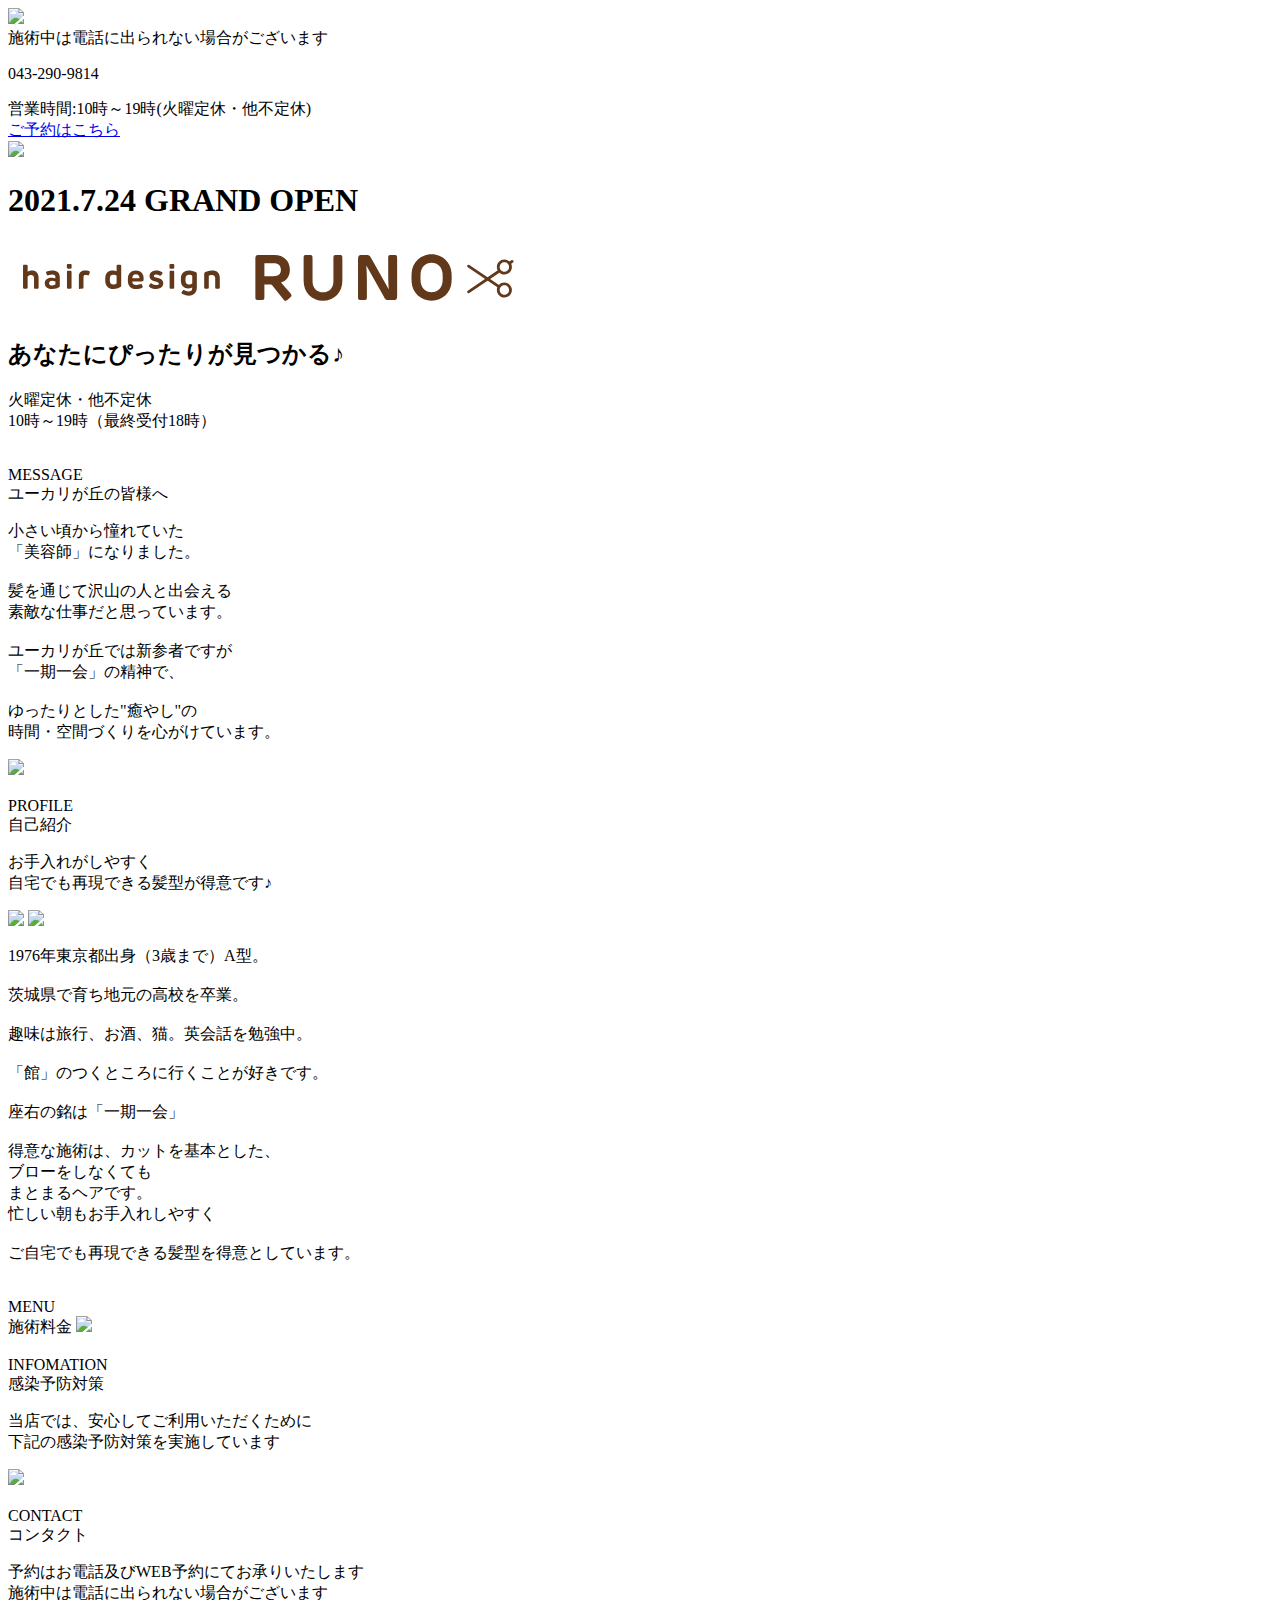
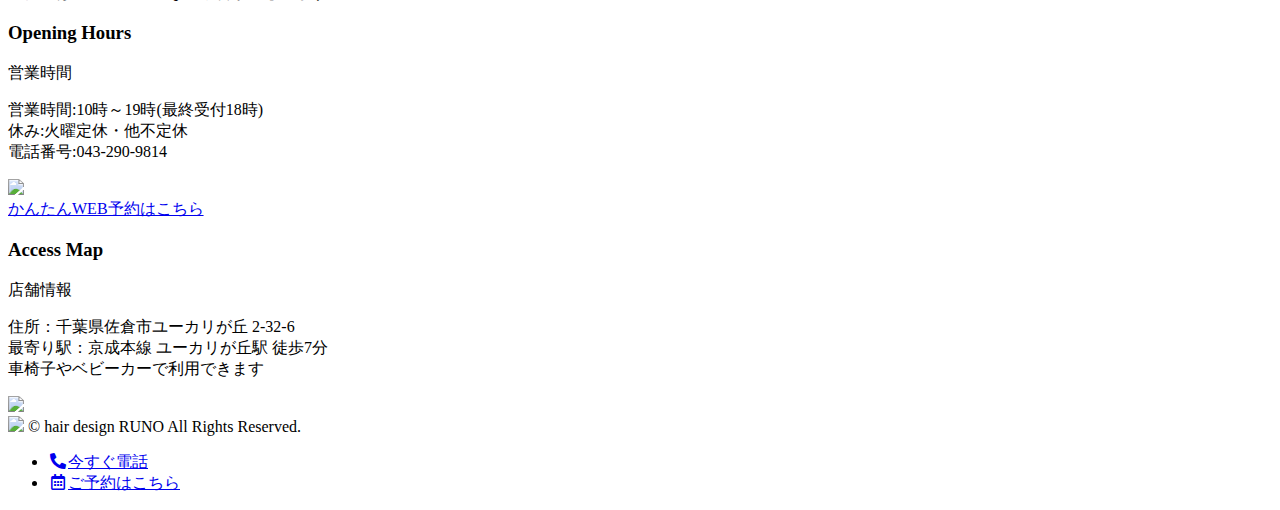
==== index.html @ 348b9bb8 "Update index.html" ====
<!DOCTYPE html>
<html lang="jp">
<head>
    <meta charset="UTF-8">
    <meta http-equiv="X-UA-Compatible" content="IE=edge">
    <meta name="viewport" content="width=device-width, initial-scale=1.0">
    <!-- フォントはstyle.cssの読み込みより上に -->
    <link rel="preconnect" href="https://fonts.googleapis.com">
    <link rel="preconnect" href="https://fonts.gstatic.com" crossorigin>
    <link href="https://fonts.googleapis.com/css2?family=Noto+Sans+JP:wght@400;500&display=swap" rel="stylesheet">
    <link rel="stylesheet" href="style.css">
    <link rel="stylesheet" href="responsive.css">
    <link href="https://use.fontawesome.com/releases/v5.10.2/css/all.css" rel="stylesheet"><!-- アイコン導入 -->
    <!-- jquery導入場所はどこでも良い -->
    <script src="https://code.jquery.com/jquery-3.5.1.min.js"></script>
    
    <title>RUNO</title>
</head>

<body>

<!-- st ヘッダー -->
  <header>
      <div class="header_inner">
          <img class="header_logo" src="images/S_log.svg">
          <div class="header_navgroup">
            <div class="apo">
              <span class="text_S">施術中は電話に出られない場合がございます</span>
              <p span class="text_B">043-290-9814</p>
              <span class="text_S">営業時間:10時～19時(火曜定休・他不定休)</span>
            </div>
              <div class="header_btn reservation">
              <a href="https://reserva.be/runo" target="_blank">ご予約はこちら</a></div>
          </div>
      </div>
        
  </header>
<!-- end ヘッダー -->

<!-- st メイン -->
  <!-- <div class="kara"></div> -->
      <div class="main-image">
        <!-- <p class="example">サンプル</p> -->
        <div class="sample">
          <img src="images/INFO2.png">
        </div>
      
        <div class="content">
          <h1>2021.7.24 GRAND OPEN</h1>
          <div class="logo"><img src="images/LOGO_RUNO.svg"></div>
          <h2>あなたにぴったりが見つかる♪</h2>
          <div class="main_box">
            <!-- <p class="left box">京成本線<br>
              ユーカリが丘駅徒歩7分</p> -->
            <p class="right box">火曜定休・他不定休<br>
              10時～19時（最終受付18時）</p>
          </div>
        </div>

      </div> 
<!-- end メイン -->
<!-- st massage -->

<div class="content massage">
  <div class="icon">
    <img src="images/top_icon_message.png" alt="" width="54" onmousedown="return false" onselectstart="return false" oncontextmenu="return false">
  </div>
  <div class="title">MESSAGE</div>
  <span class="sub_title">ユーカリが丘の皆様へ</span>
  <p class="text">小さい頃から憧れていた<br class="sp">「美容師」になりました。<br class="pc"><br class="sp">
    髪を通じて沢山の人と出会える<br class="sp">素敵な仕事だと思っています。<br class="pc"><br class="sp">
    ユーカリが丘では新参者ですが<br class="sp">「一期一会」の精神で、<br class="pc"><br class="sp">
    ゆったりとした"癒やし"の<br class="sp">時間・空間づくりを心がけています。<br class="pc">
  </p>
<img src="images/bill.svg" width="400px">

</div>

<!-- end massage -->


<!-- st PROFILE -->

<div class="content profile">
  <div class="icon">
    <img src="images/top_icon_pro.png" alt="" width="54" onmousedown="return false" onselectstart="return false" oncontextmenu="return false">
  </div>
  <div class="title">PROFILE</div>
  <span class="sub_title">自己紹介</span>
  <p class="text">お手入れがしやすく<br>
    自宅でも再現できる髪型が得意です♪</p>
  
  <div class="flex_style">
      <img src="images/name.svg">
      <img src="images/harunokuroda.svg">
  </div>


  <p class="text">1976年東京都出身（3歳まで）A型。<br class="pc"><br class="sp">
    茨城県で育ち地元の高校を卒業。<br class="pc"><br class="sp">
    趣味は旅行、お酒、猫。英会話を勉強中。<br class="pc"><br class="sp">
    「館」のつくところに行くことが好きです。<br class="pc"><br class="sp">
    座右の銘は「一期一会」<br class="pc"><br class="sp">
    得意な施術は、カットを基本とした、<br class="sp">ブローをしなくても<br class="pc">
    まとまるヘアです。<br class="sp">忙しい朝もお手入れしやすく<br class="pc"><br class="sp">
    ご自宅でも再現できる髪型を得意としています。</p>

</div>

<!-- end PROFILE -->


<!-- st menu -->
<div class="content menu">
  <div class="icon">
    <img src="images/top_icon_menu.png" alt="" width="54" onmousedown="return false" onselectstart="return false" oncontextmenu="return false">
  </div>
  <div class="title">MENU</div>
  <span class="sub_title">施術料金</span>
  <img src="images/menu.svg">
  </div>
<!-- end menu -->


<!-- st infomation -->
<div class="content infomation">
  <div class="icon">
    <img src="images/top_icon_info.png" alt="" width="54" onmousedown="return false" onselectstart="return false" oncontextmenu="return false">
  </div>
  <div class="title">INFOMATION</div>
  <span class="sub_title">感染予防対策</span>
  <p class="text">当店では、安心してご利用いただくために<br>
    下記の感染予防対策を実施しています</p>

  <img src="images/info.svg">

</div>


<!-- end infomation -->


<!-- st contact -->
<div class="content contact">
  <div class="icon">
    <img src="images/top_icon_contact.png" alt="" width="54" onmousedown="return false" onselectstart="return false" oncontextmenu="return false">
  </div>
  <div class="title">CONTACT</div>
  <span class="sub_title">コンタクト</span>
  <p class="text">
    予約はお電話及びWEB予約にてお承りいたします<br>
    施術中は電話に出られない場合がございます</p>


  <!-- <div class="contact_img">
    <img src="images/contact.svg">
  </div> -->

  
  <div class="contact_lists">
    
    <div class="flex-item">
      <h3>Opening Hours</h3>
      <span class="sub_title">営業時間</span>
      <p>営業時間:10時～19時(最終受付18時)<br>
      休み:火曜定休・他不定休<br>
      電話番号:043-290-9814</p>
      <img src="images/contact.svg">
      <div class="header_btn reservation">
        <a href="https://reserva.be/runo" target="_blank">かんたんWEB予約はこちら</a>
      </div>
    </div>
    <div class="flex-item">
      <h3>Access Map</h3>
      <span class="sub_title">店舗情報</span>
      <p>住所：千葉県佐倉市ユーカリが丘 2-32-6<br>
        最寄り駅：京成本線 ユーカリが丘駅 徒歩7分<br>
        車椅子やベビーカーで利用できます<br>
      
      </p>
      <img src="images/map.svg">
    </div>




  </div>
</div>

<!-- end contact -->

<!-- st footer -->
<footer>
<img src="images/LOGO_W.svg">
<span class="white_text">© hair design RUNO All Rights Reserved.</span>

</footer>
<!-- end footer -->

<!-- st footer（スマホ） -->
 <div id="sp-fixed-menu" class="for-sp">
  <ul>
    <li><a href="tel:043-290-9814"><i class="fas fa-phone-alt fa-fw"></i>今すぐ電話</a></li>
    <li><a href="https://reserva.be/runo" target="_blank"><i class="far fa-calendar-alt fa-fw"></i>ご予約はこちら</a></li>
  </ul>
</div>
<!-- end footer スマホ）-->
    <!-- JavaScriptプログラムを実行(bodyタグの最下部) -->
    <script type="text/javascript" src="scroll.js"></script>
</body>
</html>
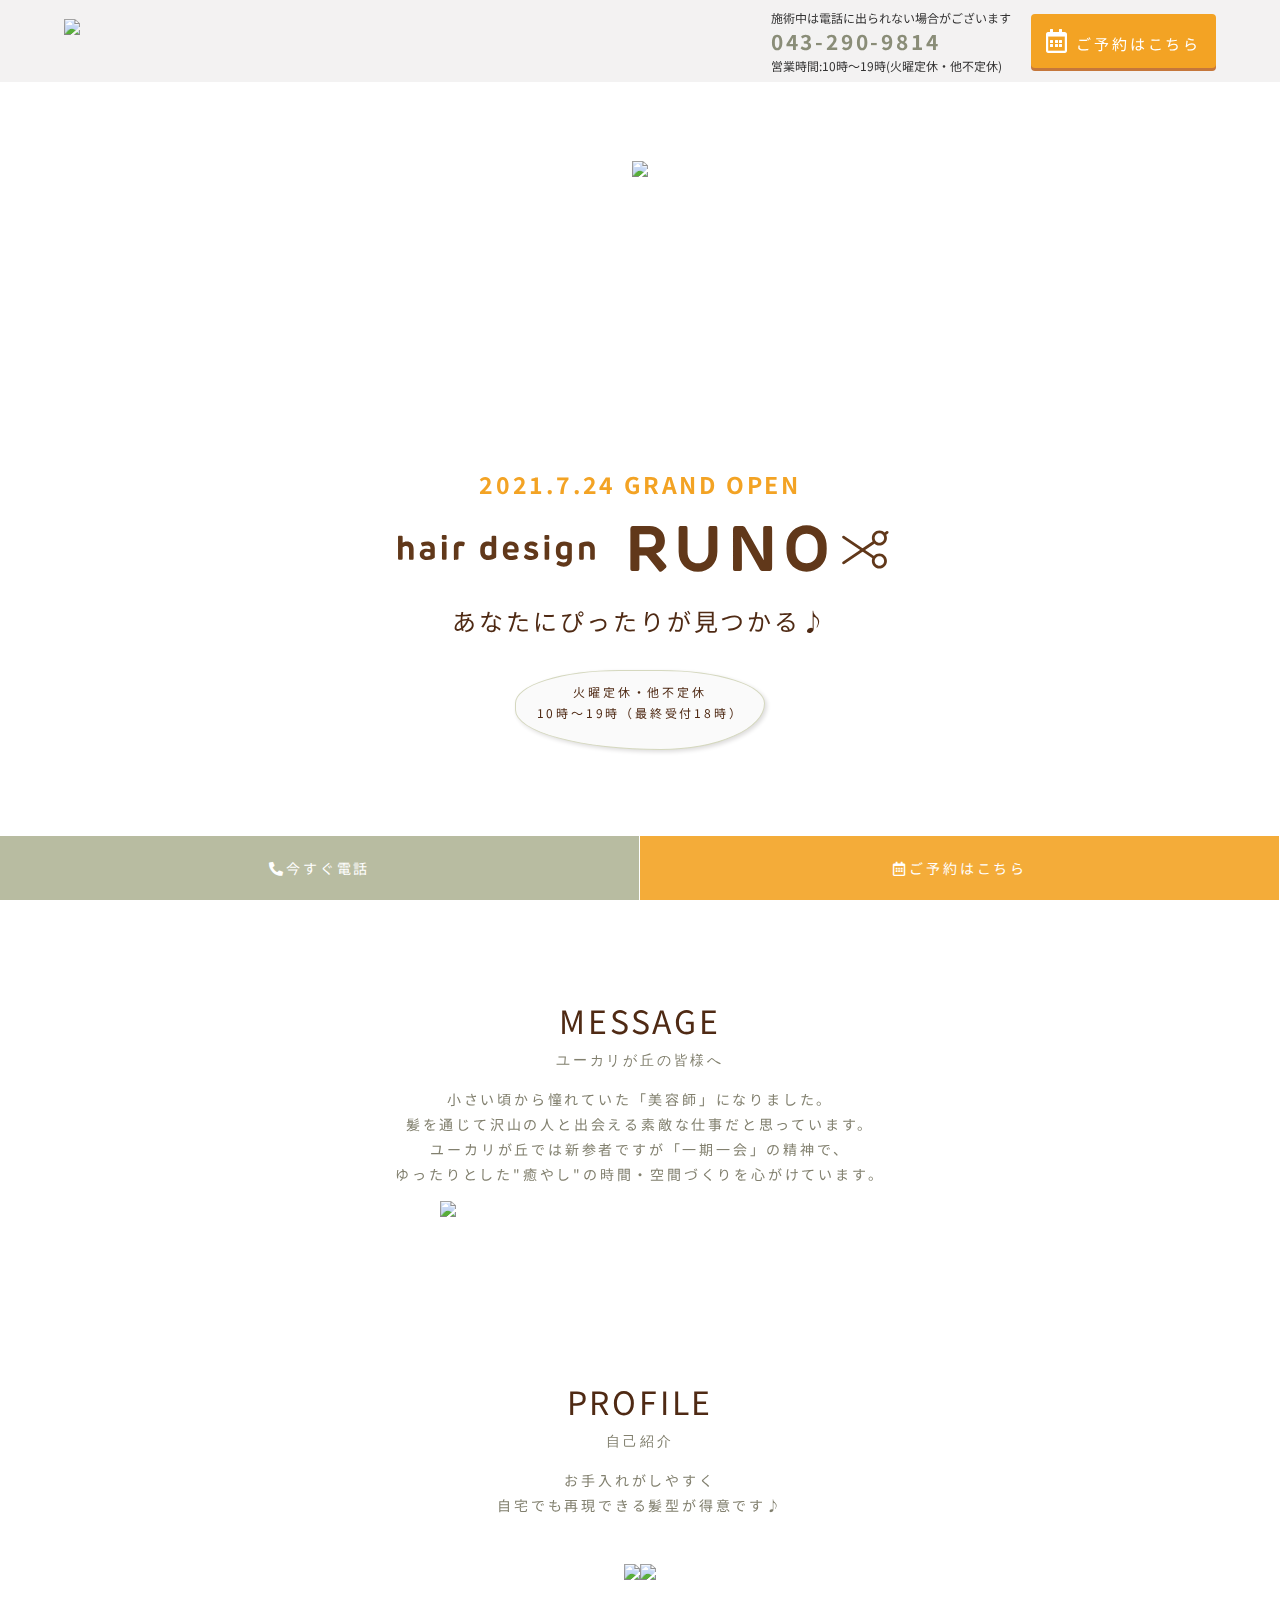
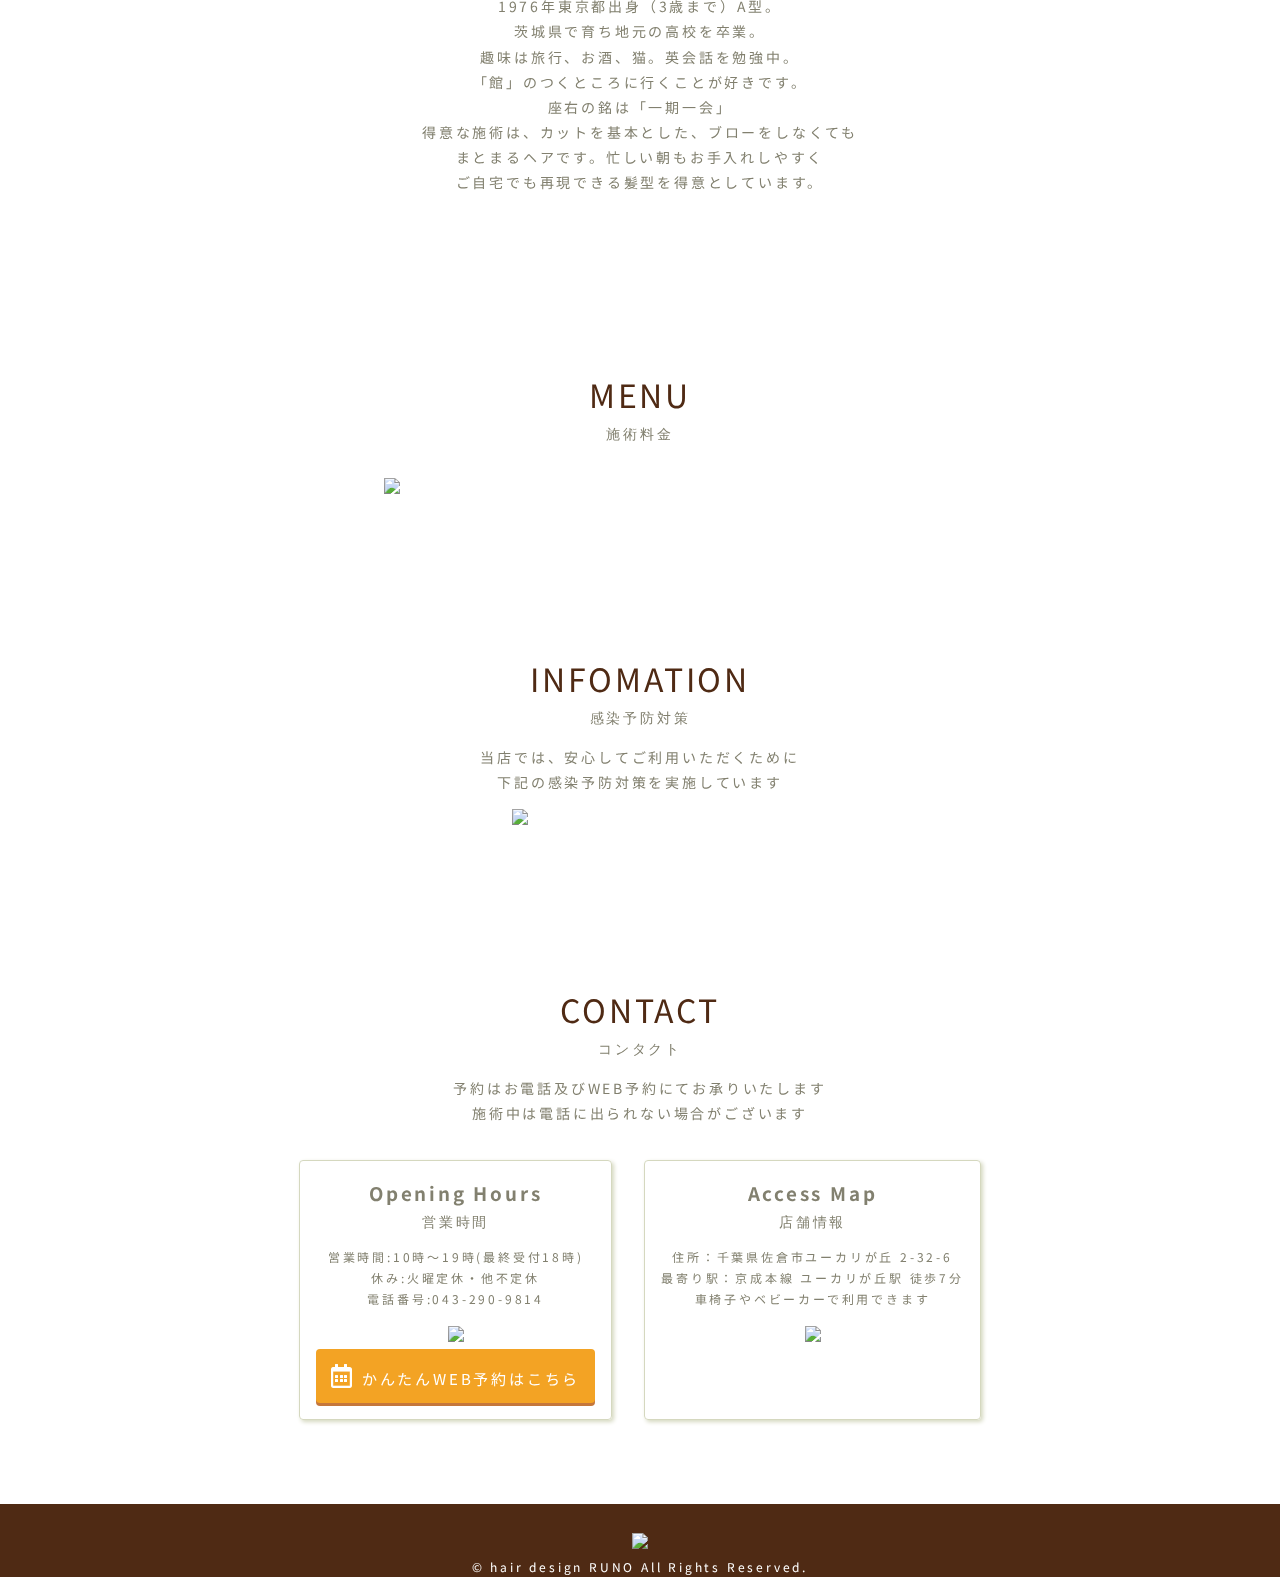
==== commit 8411256d: "Add files via upload" ====
--- a/index.html
+++ b/index.html
@@ -1,211 +1,211 @@
-<!DOCTYPE html>
-<html lang="jp">
-<head>
-    <meta charset="UTF-8">
-    <meta http-equiv="X-UA-Compatible" content="IE=edge">
-    <meta name="viewport" content="width=device-width, initial-scale=1.0">
-    <!-- フォントはstyle.cssの読み込みより上に -->
-    <link rel="preconnect" href="https://fonts.googleapis.com">
-    <link rel="preconnect" href="https://fonts.gstatic.com" crossorigin>
-    <link href="https://fonts.googleapis.com/css2?family=Noto+Sans+JP:wght@400;500&display=swap" rel="stylesheet">
-    <link rel="stylesheet" href="style.css">
-    <link rel="stylesheet" href="responsive.css">
-    <link href="https://use.fontawesome.com/releases/v5.10.2/css/all.css" rel="stylesheet"><!-- アイコン導入 -->
-    <!-- jquery導入場所はどこでも良い -->
-    <script src="https://code.jquery.com/jquery-3.5.1.min.js"></script>
-    
-    <title>RUNO</title>
-</head>
-
-<body>
-
-<!-- st ヘッダー -->
-  <header>
-      <div class="header_inner">
-          <img class="header_logo" src="images/S_log.svg">
-          <div class="header_navgroup">
-            <div class="apo">
-              <span class="text_S">施術中は電話に出られない場合がございます</span>
-              <p span class="text_B">043-290-9814</p>
-              <span class="text_S">営業時間:10時～19時(火曜定休・他不定休)</span>
-            </div>
-              <div class="header_btn reservation">
-              <a href="https://reserva.be/runo" target="_blank">ご予約はこちら</a></div>
-          </div>
-      </div>
-        
-  </header>
-<!-- end ヘッダー -->
-
-<!-- st メイン -->
-  <!-- <div class="kara"></div> -->
-      <div class="main-image">
-        <!-- <p class="example">サンプル</p> -->
-        <div class="sample">
-          <img src="images/INFO2.png">
-        </div>
-      
-        <div class="content">
-          <h1>2021.7.24 GRAND OPEN</h1>
-          <div class="logo"><img src="images/LOGO_RUNO.svg"></div>
-          <h2>あなたにぴったりが見つかる♪</h2>
-          <div class="main_box">
-            <!-- <p class="left box">京成本線<br>
-              ユーカリが丘駅徒歩7分</p> -->
-            <p class="right box">火曜定休・他不定休<br>
-              10時～19時（最終受付18時）</p>
-          </div>
-        </div>
-
-      </div> 
-<!-- end メイン -->
-<!-- st massage -->
-
-<div class="content massage">
-  <div class="icon">
-    <img src="images/top_icon_message.png" alt="" width="54" onmousedown="return false" onselectstart="return false" oncontextmenu="return false">
-  </div>
-  <div class="title">MESSAGE</div>
-  <span class="sub_title">ユーカリが丘の皆様へ</span>
-  <p class="text">小さい頃から憧れていた<br class="sp">「美容師」になりました。<br class="pc"><br class="sp">
-    髪を通じて沢山の人と出会える<br class="sp">素敵な仕事だと思っています。<br class="pc"><br class="sp">
-    ユーカリが丘では新参者ですが<br class="sp">「一期一会」の精神で、<br class="pc"><br class="sp">
-    ゆったりとした"癒やし"の<br class="sp">時間・空間づくりを心がけています。<br class="pc">
-  </p>
-<img src="images/bill.svg" width="400px">
-
-</div>
-
-<!-- end massage -->
-
-
-<!-- st PROFILE -->
-
-<div class="content profile">
-  <div class="icon">
-    <img src="images/top_icon_pro.png" alt="" width="54" onmousedown="return false" onselectstart="return false" oncontextmenu="return false">
-  </div>
-  <div class="title">PROFILE</div>
-  <span class="sub_title">自己紹介</span>
-  <p class="text">お手入れがしやすく<br>
-    自宅でも再現できる髪型が得意です♪</p>
-  
-  <div class="flex_style">
-      <img src="images/name.svg">
-      <img src="images/harunokuroda.svg">
-  </div>
-
-
-  <p class="text">1976年東京都出身（3歳まで）A型。<br class="pc"><br class="sp">
-    茨城県で育ち地元の高校を卒業。<br class="pc"><br class="sp">
-    趣味は旅行、お酒、猫。英会話を勉強中。<br class="pc"><br class="sp">
-    「館」のつくところに行くことが好きです。<br class="pc"><br class="sp">
-    座右の銘は「一期一会」<br class="pc"><br class="sp">
-    得意な施術は、カットを基本とした、<br class="sp">ブローをしなくても<br class="pc">
-    まとまるヘアです。<br class="sp">忙しい朝もお手入れしやすく<br class="pc"><br class="sp">
-    ご自宅でも再現できる髪型を得意としています。</p>
-
-</div>
-
-<!-- end PROFILE -->
-
-
-<!-- st menu -->
-<div class="content menu">
-  <div class="icon">
-    <img src="images/top_icon_menu.png" alt="" width="54" onmousedown="return false" onselectstart="return false" oncontextmenu="return false">
-  </div>
-  <div class="title">MENU</div>
-  <span class="sub_title">施術料金</span>
-  <img src="images/menu.svg">
-  </div>
-<!-- end menu -->
-
-
-<!-- st infomation -->
-<div class="content infomation">
-  <div class="icon">
-    <img src="images/top_icon_info.png" alt="" width="54" onmousedown="return false" onselectstart="return false" oncontextmenu="return false">
-  </div>
-  <div class="title">INFOMATION</div>
-  <span class="sub_title">感染予防対策</span>
-  <p class="text">当店では、安心してご利用いただくために<br>
-    下記の感染予防対策を実施しています</p>
-
-  <img src="images/info.svg">
-
-</div>
-
-
-<!-- end infomation -->
-
-
-<!-- st contact -->
-<div class="content contact">
-  <div class="icon">
-    <img src="images/top_icon_contact.png" alt="" width="54" onmousedown="return false" onselectstart="return false" oncontextmenu="return false">
-  </div>
-  <div class="title">CONTACT</div>
-  <span class="sub_title">コンタクト</span>
-  <p class="text">
-    予約はお電話及びWEB予約にてお承りいたします<br>
-    施術中は電話に出られない場合がございます</p>
-
-
-  <!-- <div class="contact_img">
-    <img src="images/contact.svg">
-  </div> -->
-
-  
-  <div class="contact_lists">
-    
-    <div class="flex-item">
-      <h3>Opening Hours</h3>
-      <span class="sub_title">営業時間</span>
-      <p>営業時間:10時～19時(最終受付18時)<br>
-      休み:火曜定休・他不定休<br>
-      電話番号:043-290-9814</p>
-      <img src="images/contact.svg">
-      <div class="header_btn reservation">
-        <a href="https://reserva.be/runo" target="_blank">かんたんWEB予約はこちら</a>
-      </div>
-    </div>
-    <div class="flex-item">
-      <h3>Access Map</h3>
-      <span class="sub_title">店舗情報</span>
-      <p>住所：千葉県佐倉市ユーカリが丘 2-32-6<br>
-        最寄り駅：京成本線 ユーカリが丘駅 徒歩7分<br>
-        車椅子やベビーカーで利用できます<br>
-      
-      </p>
-      <img src="images/map.svg">
-    </div>
-
-
-
-
-  </div>
-</div>
-
-<!-- end contact -->
-
-<!-- st footer -->
-<footer>
-<img src="images/LOGO_W.svg">
-<span class="white_text">© hair design RUNO All Rights Reserved.</span>
-
-</footer>
-<!-- end footer -->
-
-<!-- st footer（スマホ） -->
- <div id="sp-fixed-menu" class="for-sp">
-  <ul>
-    <li><a href="tel:043-290-9814"><i class="fas fa-phone-alt fa-fw"></i>今すぐ電話</a></li>
-    <li><a href="https://reserva.be/runo" target="_blank"><i class="far fa-calendar-alt fa-fw"></i>ご予約はこちら</a></li>
-  </ul>
-</div>
-<!-- end footer スマホ）-->
-    <!-- JavaScriptプログラムを実行(bodyタグの最下部) -->
-    <script type="text/javascript" src="scroll.js"></script>
-</body>
-</html>
+<!DOCTYPE html>
+<html lang="jp">
+<head>
+    <meta charset="UTF-8">
+    <meta http-equiv="X-UA-Compatible" content="IE=edge">
+    <meta name="viewport" content="width=device-width, initial-scale=1.0">
+    <!-- フォントはstyle.cssの読み込みより上に -->
+    <link rel="preconnect" href="https://fonts.googleapis.com">
+    <link rel="preconnect" href="https://fonts.gstatic.com" crossorigin>
+    <link href="https://fonts.googleapis.com/css2?family=Noto+Sans+JP:wght@400;500&display=swap" rel="stylesheet">
+    <link rel="stylesheet" href="style.css">
+    <link rel="stylesheet" href="responsive.css">
+    <link href="https://use.fontawesome.com/releases/v5.10.2/css/all.css" rel="stylesheet"><!-- アイコン導入 -->
+    <!-- jquery導入場所はどこでも良い -->
+    <script src="https://code.jquery.com/jquery-3.5.1.min.js"></script>
+    
+    <title>RUNO</title>
+</head>
+
+<body>
+
+<!-- st ヘッダー -->
+  <header>
+      <div class="header_inner">
+          <img class="header_logo" src="images/S_log.svg">
+          <div class="header_navgroup">
+            <div class="apo">
+              <span class="text_S">施術中は電話に出られない場合がございます</span>
+              <p span class="text_B">043-290-9814</p>
+              <span class="text_S">営業時間:10時～19時(火曜定休・他不定休)</span>
+            </div>
+              <div class="header_btn reservation">
+              <a href="https://reserva.be/runo" target="_blank">ご予約はこちら</a></div>
+          </div>
+      </div>
+        
+  </header>
+<!-- end ヘッダー -->
+
+<!-- st メイン -->
+  <!-- <div class="kara"></div> -->
+      <div class="main-image">
+        <!-- <p class="example">サンプル</p> -->
+        <div class="sample">
+          <img src="images/INFO2.png">
+        </div>
+      
+        <div class="content">
+          <h1>2021.7.24 GRAND OPEN</h1>
+          <div class="logo"><img src="images/LOGO_RUNO.svg"></div>
+          <h2>あなたにぴったりが見つかる♪</h2>
+          <div class="main_box">
+            <!-- <p class="left box">京成本線<br>
+              ユーカリが丘駅徒歩7分</p> -->
+            <p class="right box">火曜定休・他不定休<br>
+              10時～19時（最終受付18時）</p>
+          </div>
+        </div>
+
+      </div> 
+<!-- end メイン -->
+<!-- st massage -->
+
+<div class="content massage">
+  <div class="icon">
+    <img src="images/top_icon_message.png" alt="" width="54" onmousedown="return false" onselectstart="return false" oncontextmenu="return false">
+  </div>
+  <div class="title">MESSAGE</div>
+  <span class="sub_title">ユーカリが丘の皆様へ</span>
+  <p class="text">小さい頃から憧れていた<br class="sp">「美容師」になりました。<br class="pc"><br class="sp">
+    髪を通じて沢山の人と出会える<br class="sp">素敵な仕事だと思っています。<br class="pc"><br class="sp">
+    ユーカリが丘では新参者ですが<br class="sp">「一期一会」の精神で、<br class="pc"><br class="sp">
+    ゆったりとした"癒やし"の<br class="sp">時間・空間づくりを心がけています。<br class="pc">
+  </p>
+<img src="images/bill.svg" width="400px">
+
+</div>
+
+<!-- end massage -->
+
+
+<!-- st PROFILE -->
+
+<div class="content profile">
+  <div class="icon">
+    <img src="images/top_icon_pro.png" alt="" width="54" onmousedown="return false" onselectstart="return false" oncontextmenu="return false">
+  </div>
+  <div class="title">PROFILE</div>
+  <span class="sub_title">自己紹介</span>
+  <p class="text">お手入れがしやすく<br>
+    自宅でも再現できる髪型が得意です♪</p>
+  
+  <div class="flex_style">
+      <img src="images/name.svg">
+      <img src="images/harunokuroda.svg">
+  </div>
+
+
+  <p class="text">1976年東京都出身（3歳まで）A型。<br class="pc"><br class="sp">
+    茨城県で育ち地元の高校を卒業。<br class="pc"><br class="sp">
+    趣味は旅行、お酒、猫。英会話を勉強中。<br class="pc"><br class="sp">
+    「館」のつくところに行くことが好きです。<br class="pc"><br class="sp">
+    座右の銘は「一期一会」<br class="pc"><br class="sp">
+    得意な施術は、カットを基本とした、<br class="sp">ブローをしなくても<br class="pc">
+    まとまるヘアです。<br class="sp">忙しい朝もお手入れしやすく<br class="pc"><br class="sp">
+    ご自宅でも再現できる髪型を得意としています。</p>
+
+</div>
+
+<!-- end PROFILE -->
+
+
+<!-- st menu -->
+<div class="content menu">
+  <div class="icon">
+    <img src="images/top_icon_menu.png" alt="" width="54" onmousedown="return false" onselectstart="return false" oncontextmenu="return false">
+  </div>
+  <div class="title">MENU</div>
+  <span class="sub_title">施術料金</span>
+  <img src="images/menu.svg">
+  </div>
+<!-- end menu -->
+
+
+<!-- st infomation -->
+<div class="content infomation">
+  <div class="icon">
+    <img src="images/top_icon_info.png" alt="" width="54" onmousedown="return false" onselectstart="return false" oncontextmenu="return false">
+  </div>
+  <div class="title">INFOMATION</div>
+  <span class="sub_title">感染予防対策</span>
+  <p class="text">当店では、安心してご利用いただくために<br>
+    下記の感染予防対策を実施しています</p>
+
+  <img src="images/info.svg">
+
+</div>
+
+
+<!-- end infomation -->
+
+
+<!-- st contact -->
+<div class="content contact">
+  <div class="icon">
+    <img src="images/top_icon_contact.png" alt="" width="54" onmousedown="return false" onselectstart="return false" oncontextmenu="return false">
+  </div>
+  <div class="title">CONTACT</div>
+  <span class="sub_title">コンタクト</span>
+  <p class="text">
+    予約はお電話及びWEB予約にてお承りいたします<br>
+    施術中は電話に出られない場合がございます</p>
+
+
+  <!-- <div class="contact_img">
+    <img src="images/contact.svg">
+  </div> -->
+
+  
+  <div class="contact_lists">
+    
+    <div class="flex-item">
+      <h3>Opening Hours</h3>
+      <span class="sub_title">営業時間</span>
+      <p>営業時間:10時～19時(最終受付18時)<br>
+      休み:火曜定休・他不定休<br>
+      電話番号:043-290-9814</p>
+      <img src="images/contact.svg">
+      <div class="header_btn reservation">
+        <a href="https://reserva.be/runo" target="_blank">かんたんWEB予約はこちら</a>
+      </div>
+    </div>
+    <div class="flex-item">
+      <h3>Access Map</h3>
+      <span class="sub_title">店舗情報</span>
+      <p>住所：千葉県佐倉市ユーカリが丘 2-32-6<br>
+        最寄り駅：京成本線 ユーカリが丘駅 徒歩7分<br>
+        車椅子やベビーカーで利用できます<br>
+      
+      </p>
+      <img src="images/map.svg">
+    </div>
+
+
+
+
+  </div>
+</div>
+
+<!-- end contact -->
+
+<!-- st footer -->
+<footer>
+<img src="images/LOGO_W.svg">
+<span class="white_text">© hair design RUNO All Rights Reserved.</span>
+
+</footer>
+<!-- end footer -->
+
+<!-- st footer（スマホ） -->
+ <div id="sp-fixed-menu" class="for-sp">
+  <ul>
+    <li><a href="tel:043-290-9814"><i class="fas fa-phone-alt fa-fw"></i>今すぐ電話</a></li>
+    <li><a href="https://reserva.be/runo" target="_blank"><i class="far fa-calendar-alt fa-fw"></i>ご予約はこちら</a></li>
+  </ul>
+</div>
+<!-- end footer スマホ）-->
+    <!-- JavaScriptプログラムを実行(bodyタグの最下部) -->
+    <script type="text/javascript" src="scroll.js"></script>
+</body>
+</html>--- a/style.css
+++ b/style.css
@@ -0,0 +1,454 @@
+html {
+  font-family: 'Noto Sans JP', sans-serif;
+  color:#323232 ;
+  line-height: 1.75; /*デフォルト16PX×1.75＝28px*/
+  letter-spacing: 0.175rem;/*デフォルト16PX×0.175＝2.8px*/
+}
+
+/* 後で色を白に変える */
+body {
+  margin: 0px; /* ブラウザーの仕様で余白８pxあり*/
+  padding: 0PX; /* 初期化*/
+  background: rgb(255, 255, 255);
+  /* width: 100%;
+  height: 100%; */
+}
+
+
+/* すべての要素に対して box-sizing: border-box; を指定してください */
+*{
+  box-sizing:border-box;
+}
+
+a {
+  color: #323232;
+  text-decoration: none;
+}
+
+
+/* 使っていない */
+.container {
+  width: 1170px;
+  padding: 0 0.625rem; /* 10px */
+  margin: 0 auto;
+}
+
+
+/*--------------------------------------
+ヘッダー
+--------------------------------------*/
+  header{
+    position: fixed;
+    top: 0;
+    left: 0;
+    width: 100%;
+    max-height:percentage;
+    /* height: 100px; */
+    background: rgba(240, 239, 239, 0.8);
+    display: flex;
+    flex-direction: column;
+    align-items: center;
+    z-index: 10;
+    padding: 0.875rem 0.5rem;
+  }
+
+  .header_inner{
+    max-width: 1152px; /* 1152pxより大きくならない */
+    width: 95%;
+    height: 100%;
+    display: flex;
+    justify-content: flex-start;
+    align-items: center;
+  }
+
+  .header_logo{
+    flex: none;
+    width: auto;
+    height: 45px;
+
+  }
+
+  .header_navgroup{
+    margin-left: auto;
+    display: flex;
+    flex: none;
+
+  }
+/* あとで消す */
+/* お問い合わせボタンの間隔
+  .header_navgroup > * + *{
+    margin-left: 20px;
+  }  */
+
+/* ヘッダーのお問い合わせボタン */
+  .header_btn{
+    font-size: 1rem;
+    /* font-weight: 600; */
+    background-color: #B1B597;
+    border-radius:4px;
+    padding:3px 15px;
+    box-shadow:0 3px #8a8d78;
+    transition-duration: 0.2s;
+    line-height: 2;
+    letter-spacing: 0.25;
+
+  }
+
+  .header_btn a{
+    color:#fff;
+    font-size: 0.9375rem;
+    /* 15px */
+  }
+
+  /* あとで消す */
+  /* .apo {
+  display: flex;
+  align-items: center;
+  color: #8a8d78;
+  line-height: 0.75rem;
+  text-align: center;
+
+}
+ .apo::before{
+  font-family: "Font Awesome 5 Free";
+  content: '\f879';
+  font-weight: 900;
+  color: #8a8d78;
+  font-size: 1.5rem;
+  padding-right: 3px;
+
+} */
+
+ .apo {
+  vertical-align: middle;
+  line-height: 0.25rem;
+  margin-right: 20px;
+
+}
+
+.text_S {
+  font-size: 0.75rem;
+  letter-spacing: 0;
+}
+.text_B {
+  font-size: 1.3rem;
+  font-weight: bold;
+  color: #8a8d78;
+  line-height: 0;
+  
+}
+
+.reservation{
+  background-color:#f3a324;
+  box-shadow:0 3px #c5773b;
+
+}
+
+
+.reservation::before{
+  font-family: "Font Awesome 5 Free";
+  content: '\f073';
+  font-weight: 400;
+  color: #fff;
+  font-size: 1.5rem;
+
+}
+
+.header_btn:hover{
+  box-shadow:none;
+  position:relative;
+  top:3px;
+}
+
+
+/*--------------------------------------
+main
+--------------------------------------*/
+
+
+
+.main-image {
+    /* 縦横中央揃えの記述は以下の2行だけ！ */
+    padding-top: 70px;
+    display:grid;
+    place-items: center;
+    height: 100vh;
+    background-image: url("images/bg1.png");
+    background-size: cover;
+    background-position: center;
+    /* position: relative; */
+}
+
+
+ .content {
+  padding: 4rem 0;
+     /* background-color: rgb(223, 220, 220); */
+    display: flex;
+    justify-content: center;
+    align-items: center;
+    flex-direction: column;
+    width: 100%;
+  }
+
+
+
+
+  
+  .content > h1 {
+    color: #f3a324;
+    font-size: 1.4375rem;/* 23px */
+    font-weight: bold;
+    margin-bottom: 0;
+    padding-top: 1.75rem;
+    
+  }
+
+
+  .logo img {
+    width: 100%;
+    height: auto;
+    padding:0.5rem ; /* 8px */
+  }
+  .content > h2 {
+    font-size: 1.5rem; /* 24px */
+    color: #4F2A14;
+    font-weight: normal;
+    margin-top: 0;
+  }
+
+  .main_box {
+    margin-top: 0.5rem;
+    /* display: flex; */
+    font-size: 0.75rem; /* 10px */
+  }
+
+  .box {
+    text-align: center;
+    color: #4F2A14;
+    padding: 0.625rem;/* 10px */
+    width: 250px;
+    height: 5rem;
+    margin: 0 -15px;
+    border: #d5d8bf 1px solid;
+    mix-blend-mode: multiply;
+    background: rgb(250, 250, 250);
+    border-radius: 50% 50% 50% 70%/50% 50% 70% 60%;
+    box-shadow: 2px 2px 4px rgb(221, 220, 220);
+  }
+
+
+
+/*--------------------------------------
+massage
+--------------------------------------*/
+.massage {
+  
+  background-color:#fff;
+
+  /* background-image: url("images/bg2.png"); */
+
+}
+.title{
+  font-size: 2rem;
+  color: #4F2A14;
+}
+
+.sub_title {
+  margin-top: 0px;
+    color: #82806f;
+    font-family: "Yu Gothic", YuGothic, "Meiryo UI", Meiryo, メイリオ, Osaka, "ＭＳ Ｐゴシック", "MS PGothic", sans-serif;
+    font-weight: 500;
+    margin-bottom: 2rem;
+}
+p.text {
+  text-align: center;
+  font-size: 0.875rem;
+  color: #82806f;
+  line-height: 1.8;
+  
+}
+
+
+br.sp {
+  display: none;
+}
+
+/*--------------------------------------
+PROFILE
+--------------------------------------*/
+.profile {
+  background-image: url(images/bg2.png);
+}
+
+.flex_style {
+  margin-top: 2rem;
+  display: flex;
+  flex-wrap: wrap;
+  flex-direction: row;
+  justify-content: center; 
+}
+.flex_style imag {
+  flex: auto;
+  width: 100%;
+}
+
+/*--------------------------------------
+menu
+--------------------------------------*/
+.menu {
+  background-color: #fff;
+}
+
+.menu > img {
+  margin-top: 2rem;
+  width: 40%;
+}
+
+/*--------------------------------------
+infomation
+--------------------------------------*/
+
+.infomation {
+  background-image: url("images/bg2.png");
+}
+
+.infomation > img {
+  width: 20%;
+} 
+
+
+/*--------------------------------------
+contact
+--------------------------------------*/
+.contact {
+  background-color: #fff;
+}
+
+.contact_img > img {
+  /* width: 100%; */
+  margin-top: 2rem;
+}
+ .contact_lists {
+  flex-wrap: wrap;
+  display: flex;
+  justify-content: space-around;
+  flex-direction: row;
+  margin: 0.25rem;
+  flex: 1;
+} 
+.flex-item {
+  /* width: 50%; */
+  /* display: flex;
+  flex-direction: column; */
+   /*アイテム均等幅*/
+  background-color: FFF;
+  border: 1px solid #d5d8bf;
+  border-radius: 4px;
+  box-shadow: 2px 2px 4px #d5d8bf;
+  padding: 1rem 1rem;
+  margin: 1rem;
+  text-align: center;
+ 
+
+}
+span.sub_title {
+  display: block;
+  margin-top: 0;
+  margin-bottom: 0;
+
+  font-size: 0.875rem;
+
+}
+.flex-item > h3 {
+  color: #82806f;
+  font-weight: nomal;
+  margin-top: 0;
+  margin-bottom: 0;
+  /* text-align: center; */
+}
+
+.flex-item > p{
+  color: #82806f;
+  font-size: 0.75rem;
+}
+.flex-item > img {
+  width: 100%;
+}
+
+/*--------------------------------------
+footer
+--------------------------------------*/
+footer {
+  padding-top: 1.5rem;
+  background-color: #4F2A14;
+  width: 100%;
+  height: auto;
+  margin: 0 auto;
+  text-align: center;
+  align-items: center;
+
+}
+footer > img {
+  width: 20%;
+}
+.white_text {
+  display: block;
+  color: #fff;
+  font-size: 0.75rem;
+}
+
+
+
+/*--------------------------------------
+スマホ用フッターデザイン
+--------------------------------------*/
+
+
+/*メニューをページ下部に固定*/
+#sp-fixed-menu{
+  position: fixed;
+  width: 100%;
+  bottom: 0px;
+  font-size: 0;
+  opacity: 0.9;
+  z-index: 99;
+}
+
+/*メニューを横並びにする*/
+#sp-fixed-menu ul{
+  display: flex;
+  list-style: none;
+  padding:0;
+  margin:0;
+  width:100%;
+}
+
+#sp-fixed-menu li{
+  justify-content: center;
+  align-items: center;
+  width: 50%;
+  padding:0;
+  margin:0;
+  font-size: 14px;
+  border-right: 1px solid #fff;
+}
+
+/*左側メニューを緑色に*/
+#sp-fixed-menu li:first-child{
+  background: #B1B597;
+}
+
+/*左側メニューをオレンジ色に*/
+#sp-fixed-menu li:last-child{
+  background: #f3a324;
+}
+
+/*ボタンを調整*/
+#sp-fixed-menu li a{
+  color: #fff;
+  text-align: center;
+  display:block;
+  width: 100%;
+  padding:20px;
+}
+
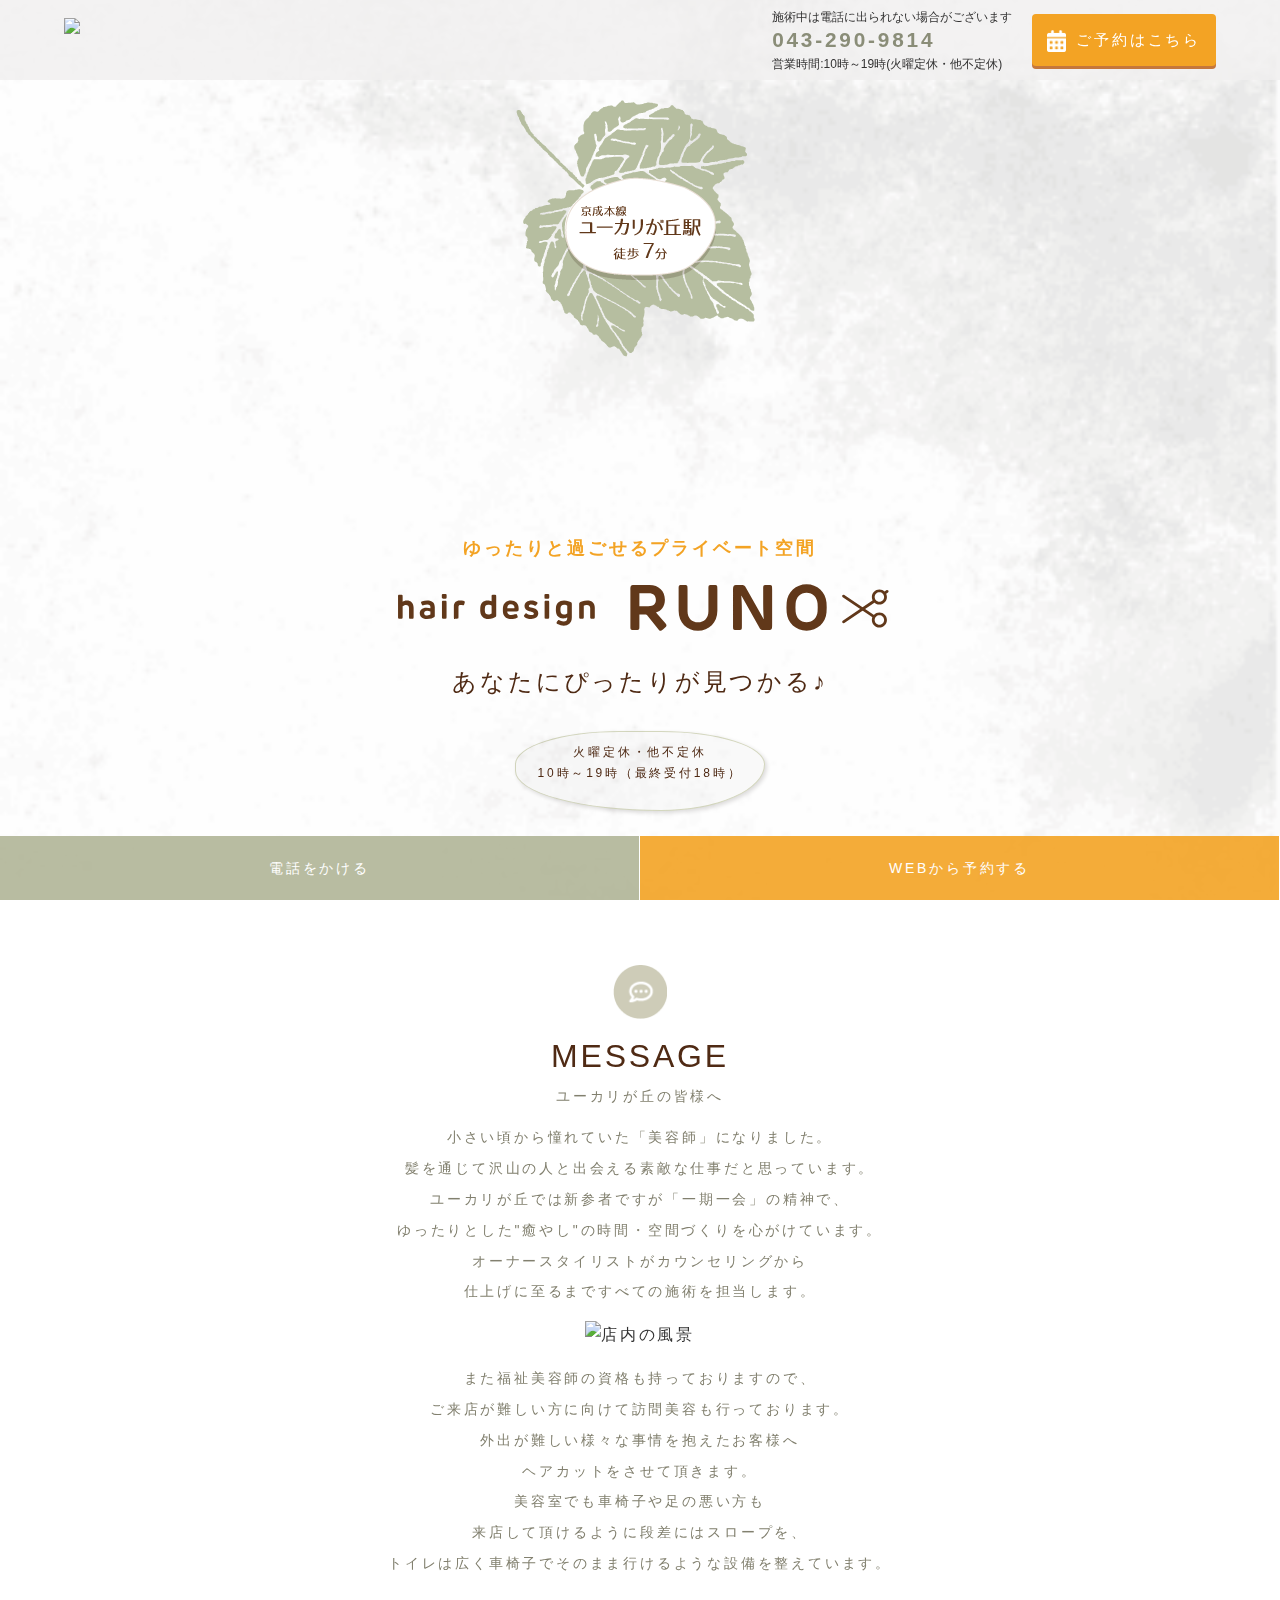
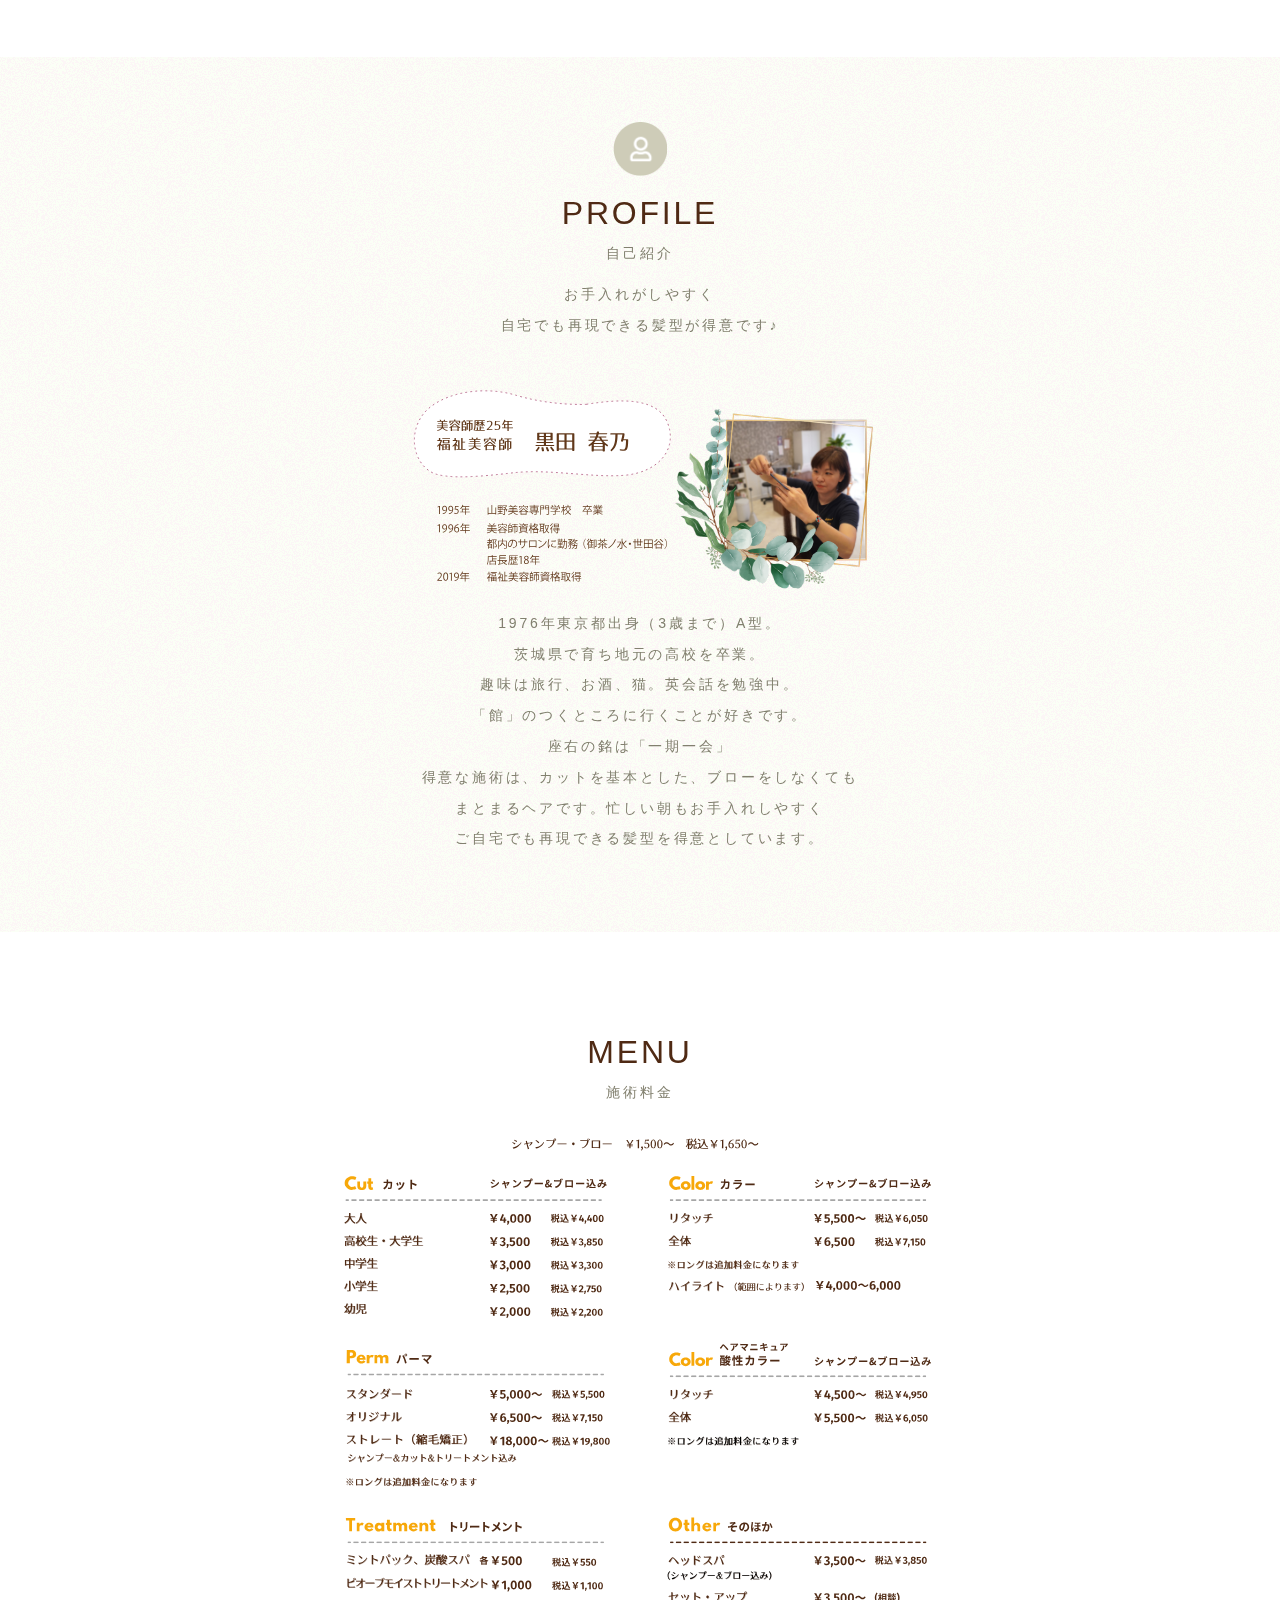
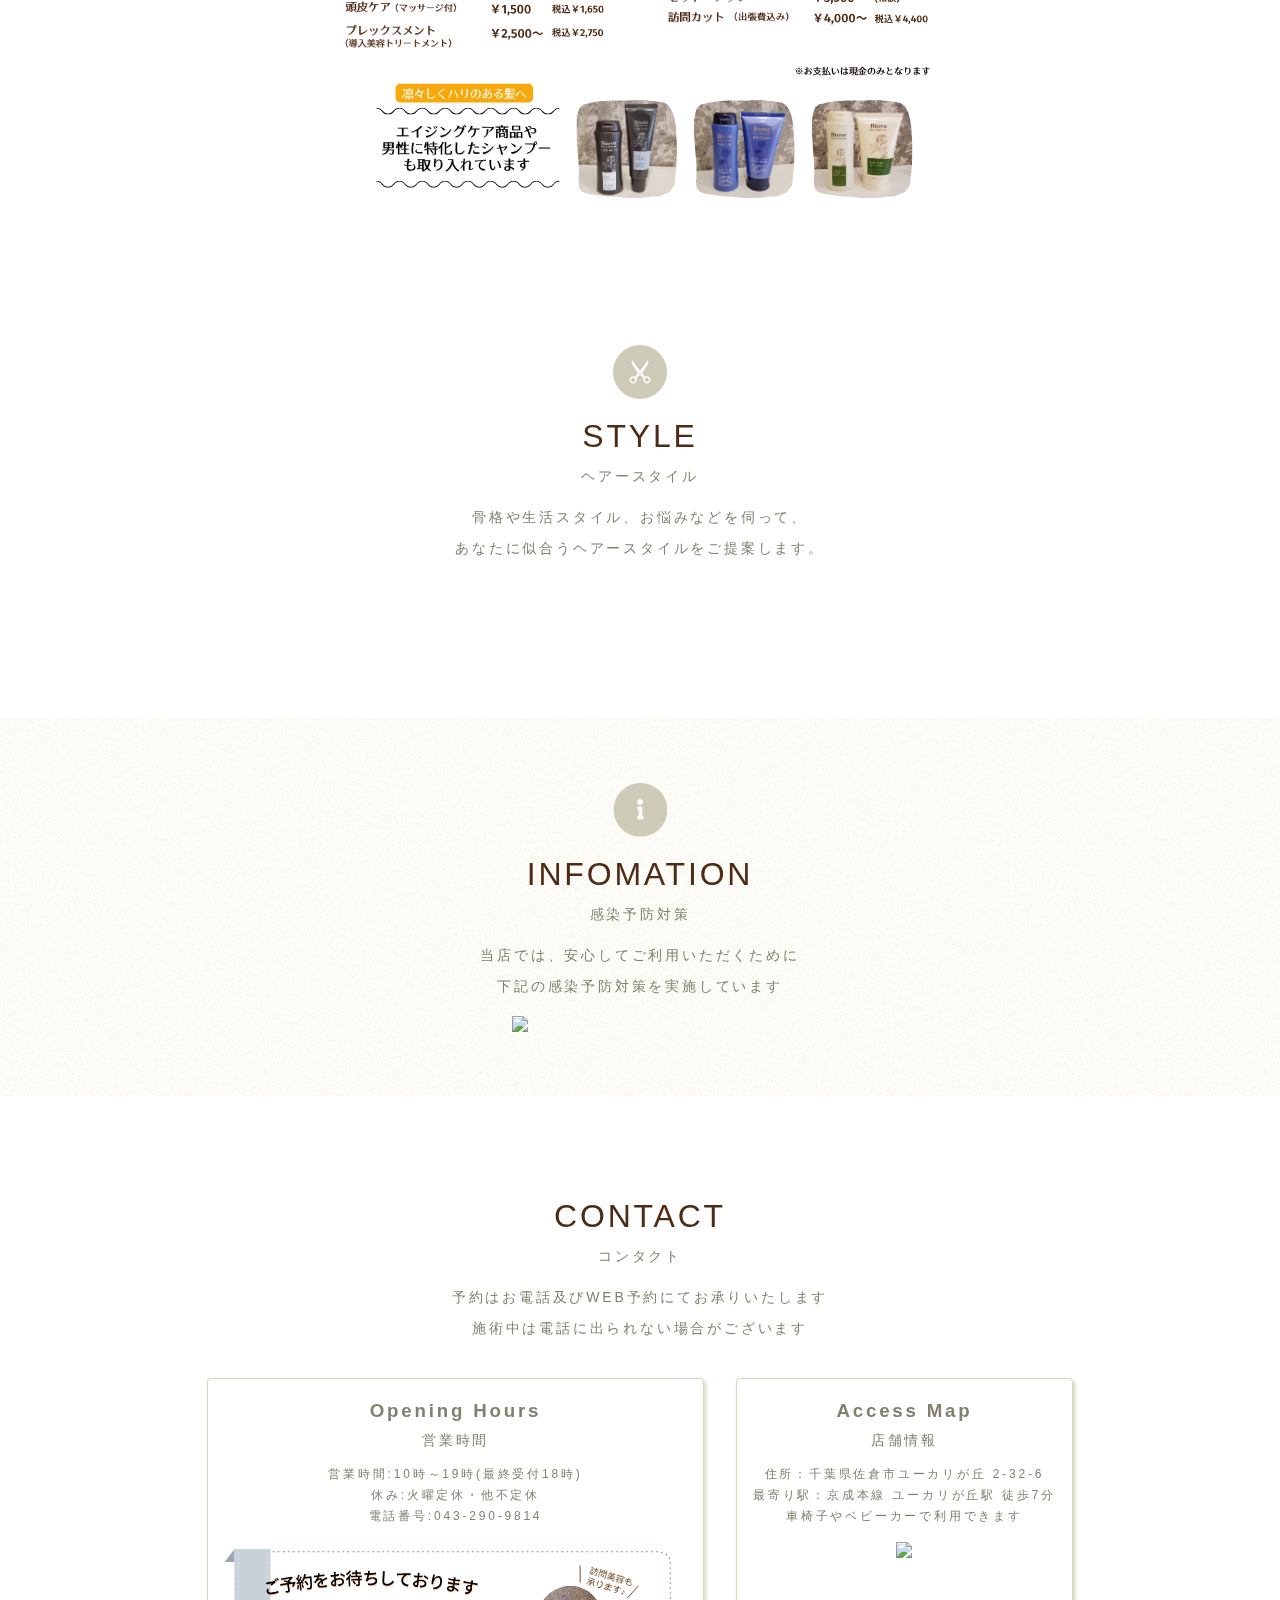
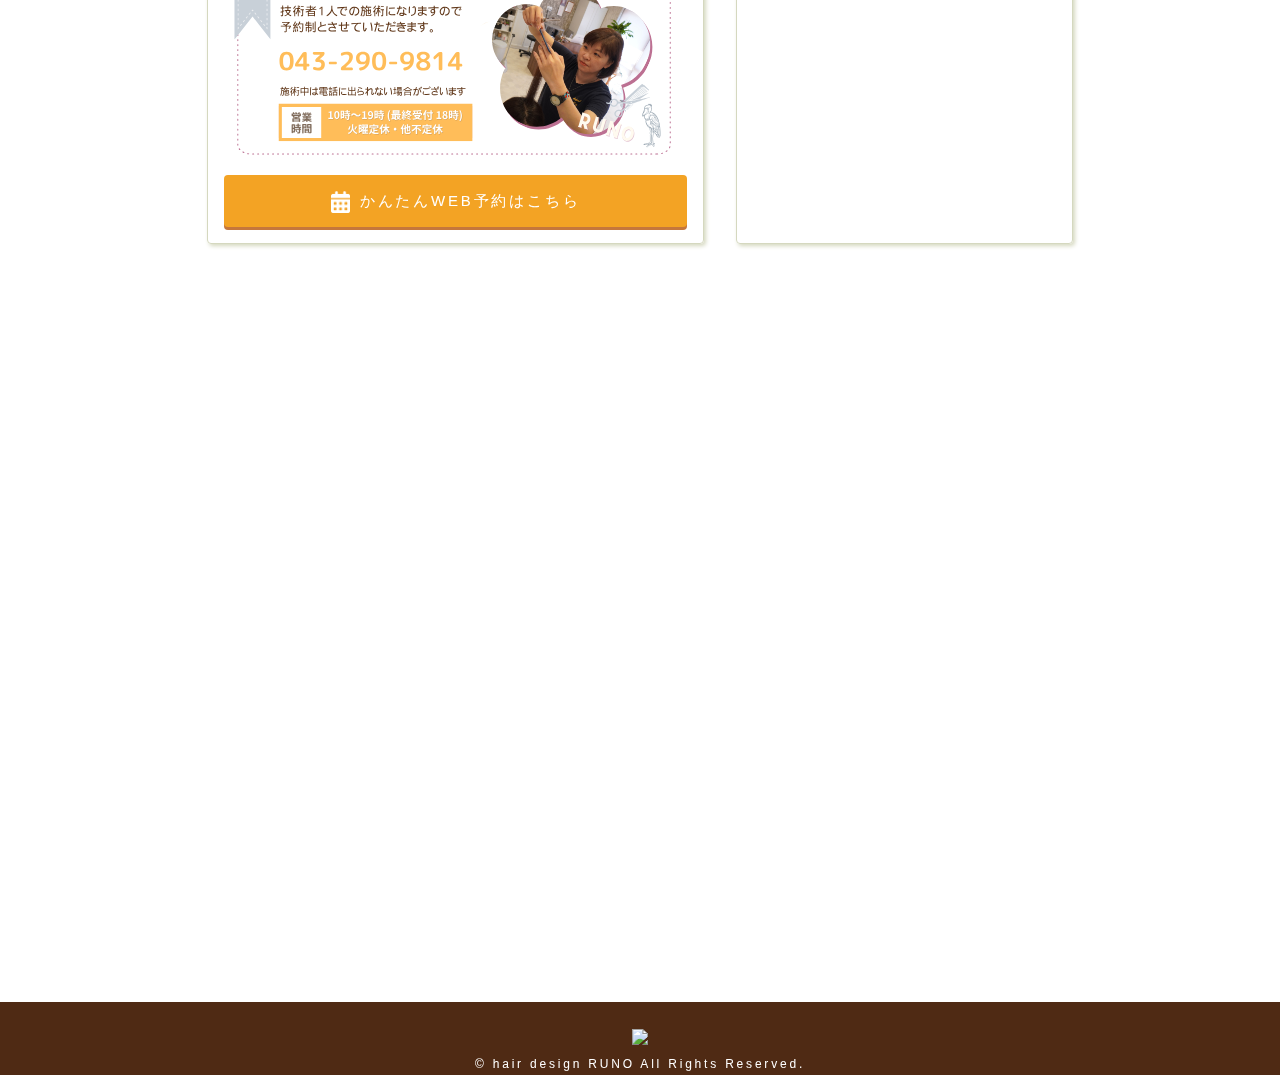
==== commit 0d3fe54d: "リニューアル" ====
--- a/index.html
+++ b/index.html
@@ -1,3 +1,4 @@
+
 <!DOCTYPE html>
 <html lang="jp">
 <head>
@@ -5,16 +6,24 @@
     <meta http-equiv="X-UA-Compatible" content="IE=edge">
     <meta name="viewport" content="width=device-width, initial-scale=1.0">
     <!-- フォントはstyle.cssの読み込みより上に -->
-    <link rel="preconnect" href="https://fonts.googleapis.com">
-    <link rel="preconnect" href="https://fonts.gstatic.com" crossorigin>
-    <link href="https://fonts.googleapis.com/css2?family=Noto+Sans+JP:wght@400;500&display=swap" rel="stylesheet">
     <link rel="stylesheet" href="style.css">
     <link rel="stylesheet" href="responsive.css">
-    <link href="https://use.fontawesome.com/releases/v5.10.2/css/all.css" rel="stylesheet"><!-- アイコン導入 -->
     <!-- jquery導入場所はどこでも良い -->
     <script src="https://code.jquery.com/jquery-3.5.1.min.js"></script>
-    
-    <title>RUNO</title>
+    <!-- Global site tag (gtag.js) - Google Analytics -->
+    <script async src="https://www.googletagmanager.com/gtag/js?id=G-JEYMM2MHVE"></script>
+    <script>
+      window.dataLayer = window.dataLayer || [];
+      function gtag(){dataLayer.push(arguments);}
+      gtag('js', new Date());
+
+      gtag('config', 'G-JEYMM2MHVE');
+    </script>
+    <title>ユーカリガ丘駅から徒歩7分｜ヘアーデザインRUNO</title>
+    <meta name="description" content="美容師歴25年の女性オーナーがカウンセリングからスタイリングまで一貫したサービスを提供。
+    カットを基本としたブローをしなくてもまとまるヘアが得意です。カラーやパーマ縮毛矯正、ヘッドマッサージやヘッドスパ、訪問美容も承ります。">
+
+
 </head>
 
 <body>
@@ -46,7 +55,7 @@
         </div>
       
         <div class="content">
-          <h1>2021.7.24 GRAND OPEN</h1>
+          <h1>ゆったりと過ごせるプライベート空間</h1>
           <div class="logo"><img src="images/LOGO_RUNO.svg"></div>
           <h2>あなたにぴったりが見つかる♪</h2>
           <div class="main_box">
@@ -70,9 +79,21 @@
   <p class="text">小さい頃から憧れていた<br class="sp">「美容師」になりました。<br class="pc"><br class="sp">
     髪を通じて沢山の人と出会える<br class="sp">素敵な仕事だと思っています。<br class="pc"><br class="sp">
     ユーカリが丘では新参者ですが<br class="sp">「一期一会」の精神で、<br class="pc"><br class="sp">
-    ゆったりとした"癒やし"の<br class="sp">時間・空間づくりを心がけています。<br class="pc">
+    ゆったりとした"癒やし"の<br class="sp">時間・空間づくりを心がけています。<br class="pc"><br class="sp">
+    オーナースタイリストがカウンセリングから<br class="pc"><br class="sp">
+    仕上げに至るまですべての施術を担当します。
+
   </p>
-<img src="images/bill.svg" width="400px">
+<img src="images/bill-images.svg" alt="店内の風景">
+<p class="text">また福祉美容師の資格も持っておりますので、<br class="pc"><br class="sp">
+  ご来店が難しい方に向けて<br class="sp">訪問美容も行っております。<br class="pc"><br class="sp">
+  外出が難しい様々な事情を抱えたお客様へ<br class="pc"><br class="sp">
+  ヘアカットをさせて頂きます。<br class="pc"><br class="sp">
+  美容室でも車椅子や足の悪い方も<br class="sp"><br class="pc">
+  来店して頂けるように段差にはスロープを、<br class="pc"><br class="sp">
+  トイレは広く車椅子でそのまま行けるような<br class="sp">設備を整えています。<br class="pc">
+
+</p>
 
 </div>
 
@@ -92,7 +113,7 @@
   
   <div class="flex_style">
       <img src="images/name.svg">
-      <img src="images/harunokuroda.svg">
+      <img src="images/harunokuroda2.svg">
   </div>
 
 
@@ -117,10 +138,43 @@
   </div>
   <div class="title">MENU</div>
   <span class="sub_title">施術料金</span>
-  <img src="images/menu.svg">
+  <img src="images/menu-new.svg">
   </div>
 <!-- end menu -->
 
+<!-- st style -->
+ <div class="content style">
+  <div class="icon">
+    <img src="images/top-icon-style.png" alt="" width="54" onmousedown="return false" onselectstart="return false" oncontextmenu="return false">
+  </div>
+  <div class="title">STYLE </div>
+  <span class="sub_title">ヘアースタイル</span>
+  <p class="text">骨格や生活スタイル、お悩みなどを伺って、<br>
+    あなたに似合うヘアースタイルをご提案します。<br>
+  
+    
+  </p>
+
+  <div class="img-flex-3">
+    <div class ="child"><img src="
+    https://drive.google.com/uc?id=1ZwXatFgu6LcBT0JWyMxyohlvWWWXpjhg&.png
+    " alt=""></div>
+    <div class ="child"><img src="
+      https://drive.google.com/uc?id=13s0yFMfG2ZCX6N9TLGpmpBP2BfmmUwMn&.png
+    " alt=""></div>
+    <div class ="child"><img src="
+    https://drive.google.com/uc?id=1GKbt-nDTe4DkACm7yut6896I3Ysg7H8y&.png
+    " alt=""></div>
+    <div class ="child"><img src="
+    https://drive.google.com/uc?id=1r2-9cJJlC-g56akCJg5nfHJ9A3gJvjZK&.png
+    " alt=""></div>
+    <div class ="child"><img src="
+      https://drive.google.com/uc?id=1Ikue7V_QRJ4Pq7T0M_c4g5f05b5xDmVe&.png
+    " alt=""></div>
+  </div>
+
+  </div>
+<!-- end menu -->
 
 <!-- st infomation -->
 <div class="content infomation">
@@ -165,7 +219,7 @@
       <p>営業時間:10時～19時(最終受付18時)<br>
       休み:火曜定休・他不定休<br>
       電話番号:043-290-9814</p>
-      <img src="images/contact.svg">
+      <img src="images/contact2.svg">
       <div class="header_btn reservation">
         <a href="https://reserva.be/runo" target="_blank">かんたんWEB予約はこちら</a>
       </div>
@@ -180,7 +234,10 @@
       </p>
       <img src="images/map.svg">
     </div>
-
+    
+    <div class="dmap">
+      <iframe src="https://www.google.com/maps/embed?pb=!4v1645169734671!6m8!1m7!1sCAoSLEFGMVFpcE4zZENJcjR4Rm1VbXJVWmtFZ0oxRHNTTWlkZ2F2Z0ZYR29vVlNJ!2m2!1d35.72820863156911!2d140.155082680285!3f160!4f0!5f0.7820865974627469" width="860" height="300" style="border:0;" allowfullscreen="" loading="lazy"></iframe>
+      </div>
 
 
 
@@ -200,12 +257,12 @@
 <!-- st footer（スマホ） -->
  <div id="sp-fixed-menu" class="for-sp">
   <ul>
-    <li><a href="tel:043-290-9814"><i class="fas fa-phone-alt fa-fw"></i>今すぐ電話</a></li>
-    <li><a href="https://reserva.be/runo" target="_blank"><i class="far fa-calendar-alt fa-fw"></i>ご予約はこちら</a></li>
+    <li><a href="tel:043-290-9814">電話をかける</a></li>
+    <li><a href="https://reserva.be/runo" target="_blank">WEBから予約する</a></li>
   </ul>
 </div>
 <!-- end footer スマホ）-->
     <!-- JavaScriptプログラムを実行(bodyタグの最下部) -->
     <script type="text/javascript" src="scroll.js"></script>
 </body>
-</html>+</html>
--- a/style.css
+++ b/style.css
@@ -1,8 +1,10 @@
+
 html {
   font-family: 'Noto Sans JP', sans-serif;
   color:#323232 ;
   line-height: 1.75; /*デフォルト16PX×1.75＝28px*/
   letter-spacing: 0.175rem;/*デフォルト16PX×0.175＝2.8px*/
+
 }
 
 /* 後で色を白に変える */
@@ -74,11 +76,6 @@
     flex: none;
 
   }
-/* あとで消す */
-/* お問い合わせボタンの間隔
-  .header_navgroup > * + *{
-    margin-left: 20px;
-  }  */
 
 /* ヘッダーのお問い合わせボタン */
   .header_btn{
@@ -86,7 +83,7 @@
     /* font-weight: 600; */
     background-color: #B1B597;
     border-radius:4px;
-    padding:3px 15px;
+    padding:10px 15px;
     box-shadow:0 3px #8a8d78;
     transition-duration: 0.2s;
     line-height: 2;
@@ -100,24 +97,7 @@
     /* 15px */
   }
 
-  /* あとで消す */
-  /* .apo {
-  display: flex;
-  align-items: center;
-  color: #8a8d78;
-  line-height: 0.75rem;
-  text-align: center;
-
-}
- .apo::before{
-  font-family: "Font Awesome 5 Free";
-  content: '\f879';
-  font-weight: 900;
-  color: #8a8d78;
-  font-size: 1.5rem;
-  padding-right: 3px;
-
-} */
+
 
  .apo {
   vertical-align: middle;
@@ -143,16 +123,18 @@
   box-shadow:0 3px #c5773b;
 
 }
-
-
 .reservation::before{
-  font-family: "Font Awesome 5 Free";
-  content: '\f073';
-  font-weight: 400;
-  color: #fff;
-  font-size: 1.5rem;
-
-}
+  content: '';/*何も入れない*/
+  display: inline-block;/*忘れずに！*/
+  width: 22px;/*画像の幅*/
+  height: 22px;/*画像の高さ*/
+  background: url(images/calender-icon.png) no-repeat;
+  background-size: contain;
+  vertical-align: middle;
+
+
+}
+
 
 .header_btn:hover{
   box-shadow:none;
@@ -196,7 +178,8 @@
   
   .content > h1 {
     color: #f3a324;
-    font-size: 1.4375rem;/* 23px */
+    font-size: 1.1rem;
+    /* font-size: 1.4375rem; 前のサイズ*/
     font-weight: bold;
     margin-bottom: 0;
     padding-top: 1.75rem;
@@ -264,7 +247,8 @@
   text-align: center;
   font-size: 0.875rem;
   color: #82806f;
-  line-height: 1.8;
+  line-height: 2.2;
+  /* line-height: 1.8;前のサイズ */
   
 }
 
@@ -272,6 +256,7 @@
 br.sp {
   display: none;
 }
+
 
 /*--------------------------------------
 PROFILE
@@ -301,9 +286,31 @@
 
 .menu > img {
   margin-top: 2rem;
-  width: 40%;
-}
-
+}
+/*--------------------------------------
+style
+--------------------------------------*/
+.style {
+  background-color: #fff;
+}
+
+.img-flex-3{
+  margin: 2rem,0,2rem,0;
+	display: flex;
+	justify-content: center; 
+  flex-wrap: wrap;
+  width: 660px;
+}
+
+.img-flex-3 img { width: 99%; }
+
+.child{
+  box-sizing:border-box;
+  /* border: 5px solid white; */
+  flex-basis: 220px;
+  padding:5px;
+  background-color: #fff;
+}
 /*--------------------------------------
 infomation
 --------------------------------------*/
@@ -375,6 +382,33 @@
   width: 100%;
 }
 
+/* 地図の横幅を指定するための要素 */
+.map-wrap {
+  margin: 0 auto;
+  padding-bottom: 50px;
+  max-width: 80%; /* ここに横幅を指定 */
+}
+
+/* Google Mapを囲う要素 */
+.dmap {
+  position: relative;
+  width: 100%;
+  height: 0;
+  padding-top: 75%; /* 比率を4:3に固定 */
+
+}
+
+/* Google Mapのiframe */
+.dmap iframe {
+  position: absolute;
+  top: 0;
+  left: 0;
+  width: 100%;
+  height: 100%;
+  padding: 20px 20px;
+}
+
+
 /*--------------------------------------
 footer
 --------------------------------------*/
@@ -421,7 +455,10 @@
   padding:0;
   margin:0;
   width:100%;
-}
+
+}
+
+
 
 #sp-fixed-menu li{
   justify-content: center;
@@ -431,6 +468,7 @@
   margin:0;
   font-size: 14px;
   border-right: 1px solid #fff;
+
 }
 
 /*左側メニューを緑色に*/
@@ -438,10 +476,12 @@
   background: #B1B597;
 }
 
-/*左側メニューをオレンジ色に*/
+/*メニュー右側をオレンジ色に*/
 #sp-fixed-menu li:last-child{
   background: #f3a324;
 }
+
+
 
 /*ボタンを調整*/
 #sp-fixed-menu li a{
@@ -452,3 +492,4 @@
   padding:20px;
 }
 
+
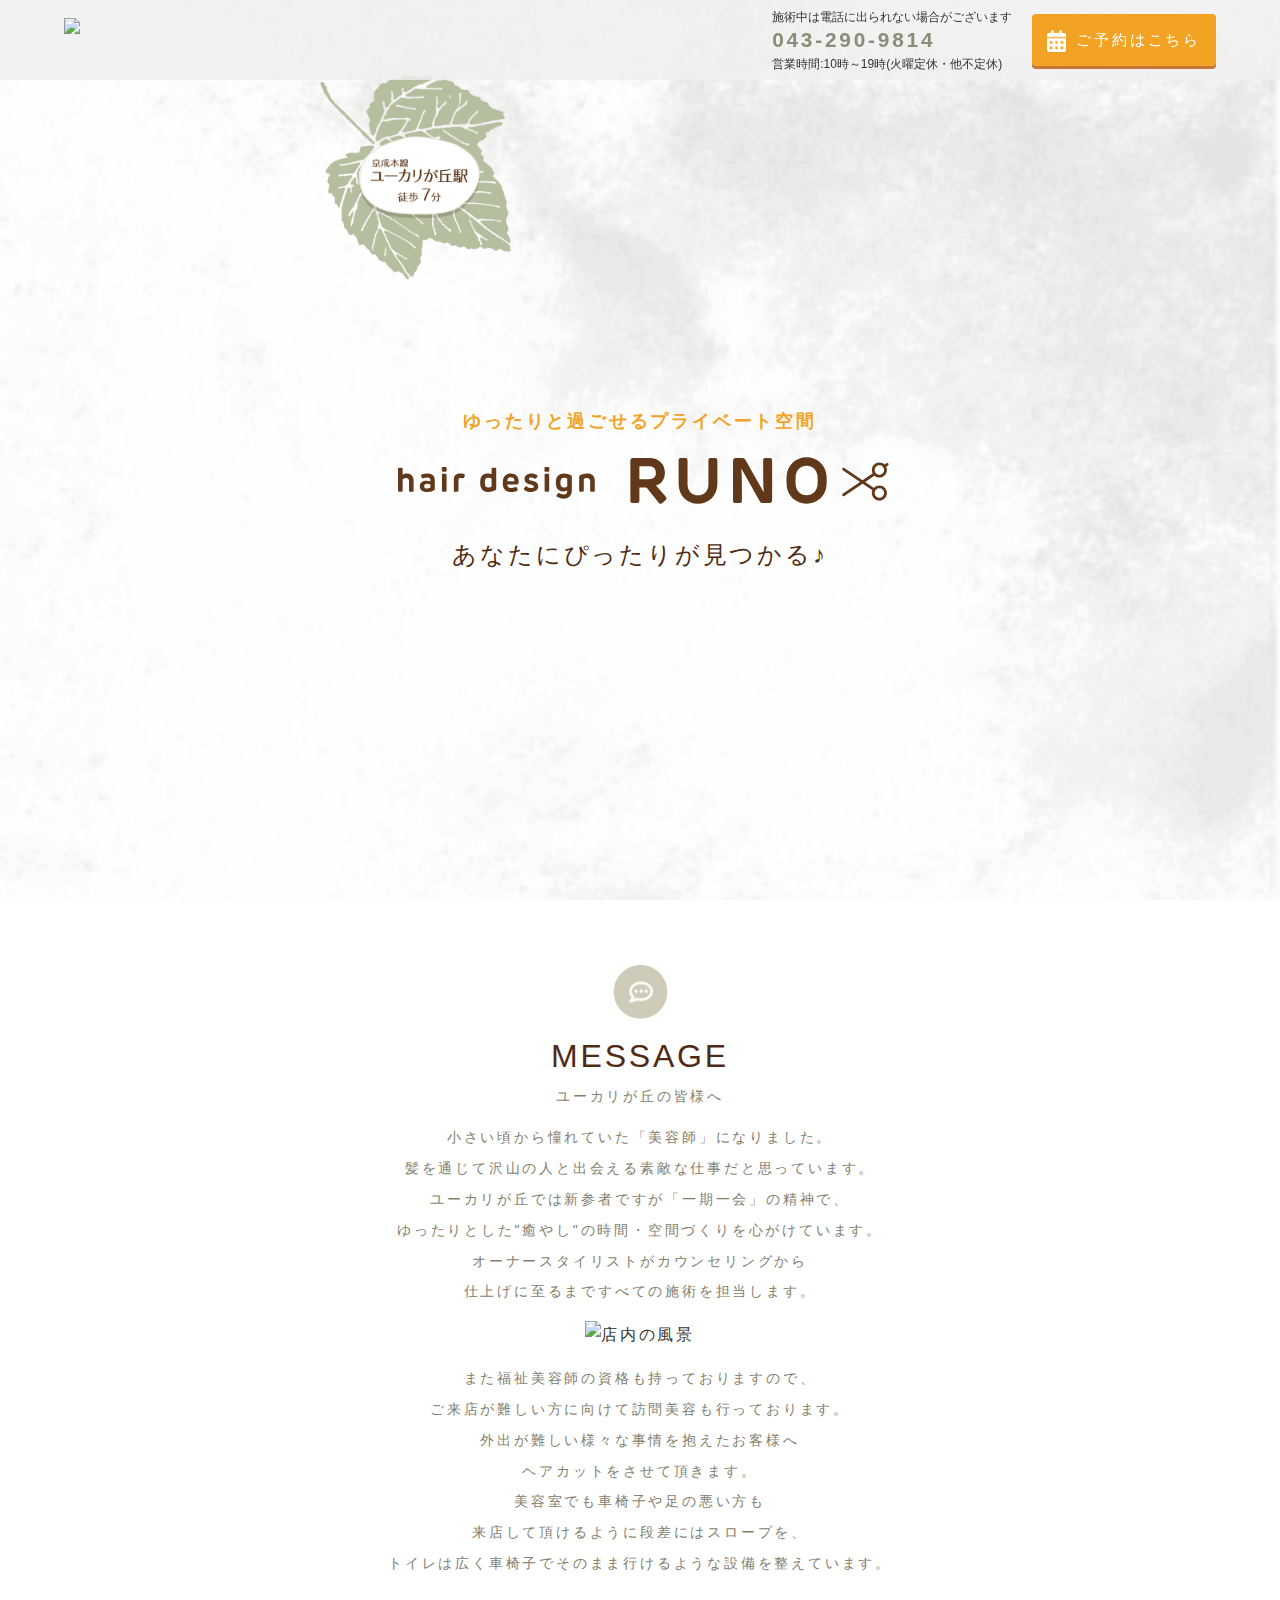
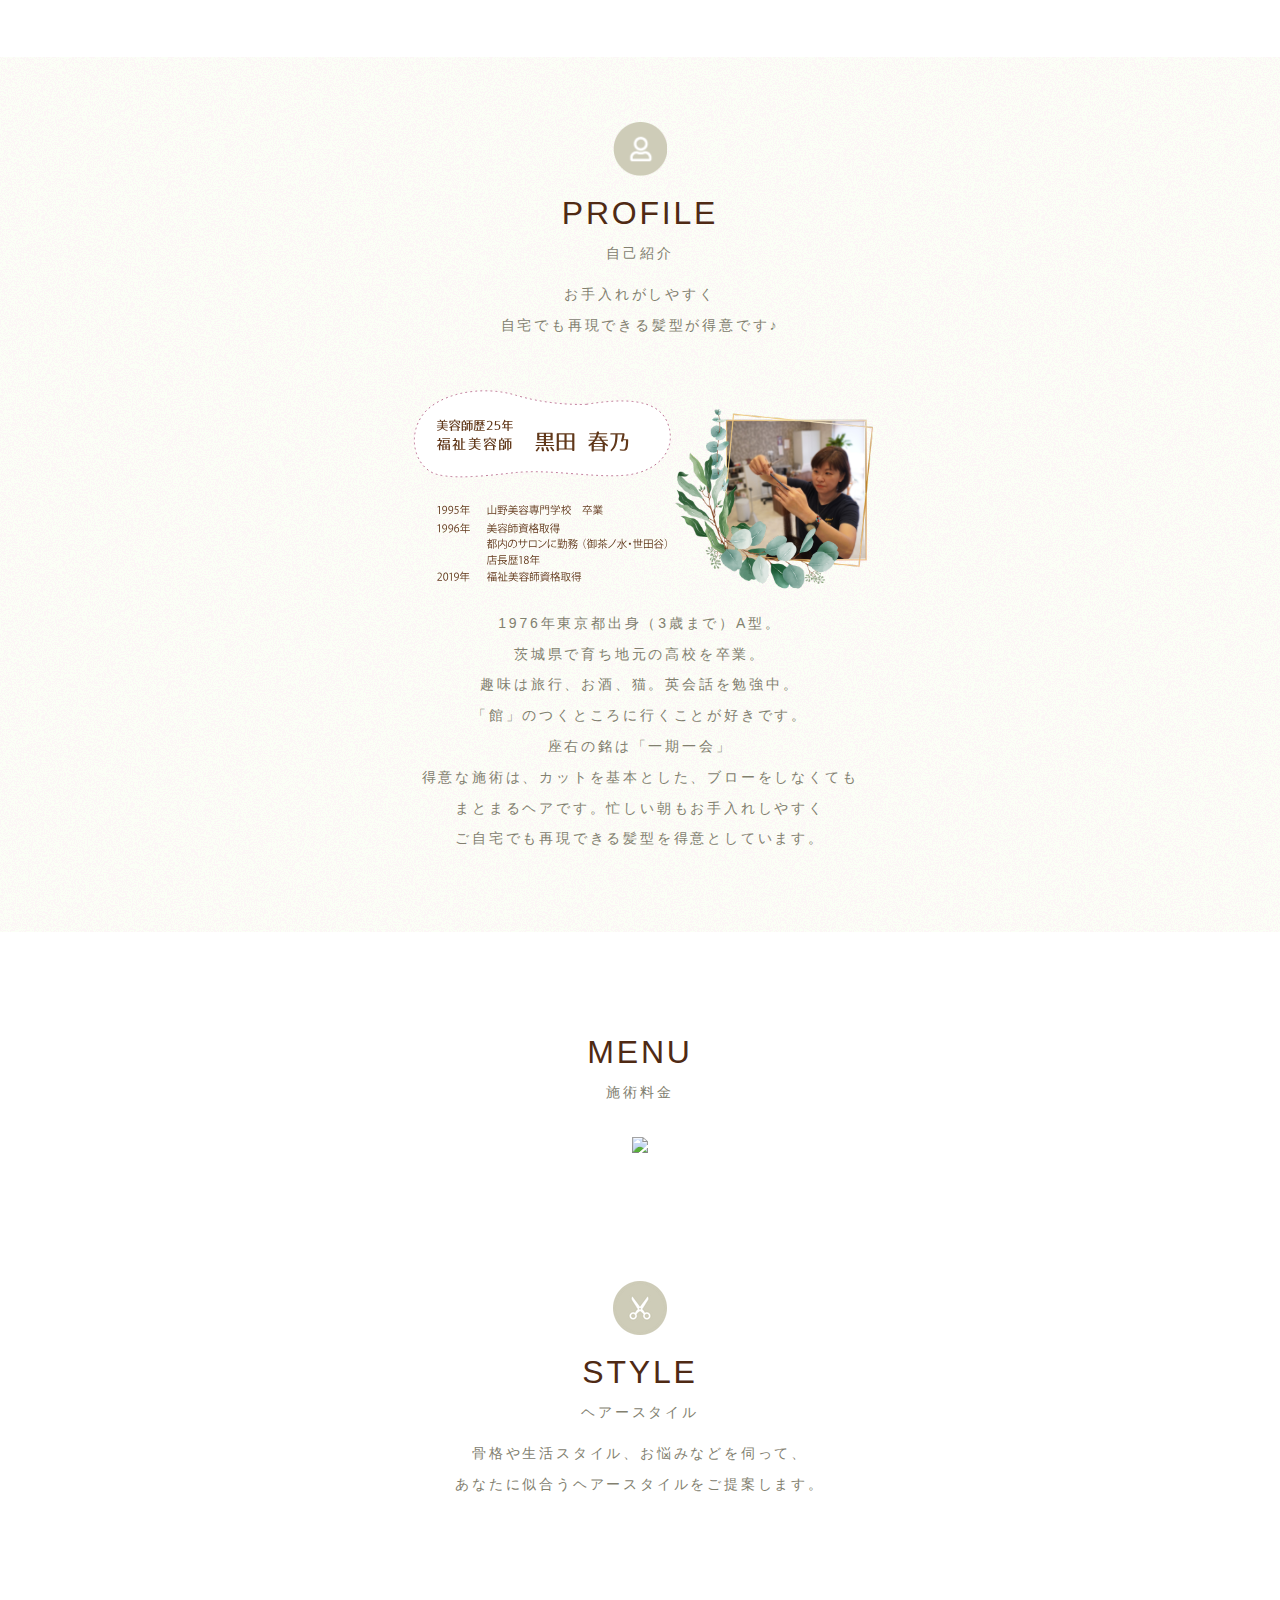
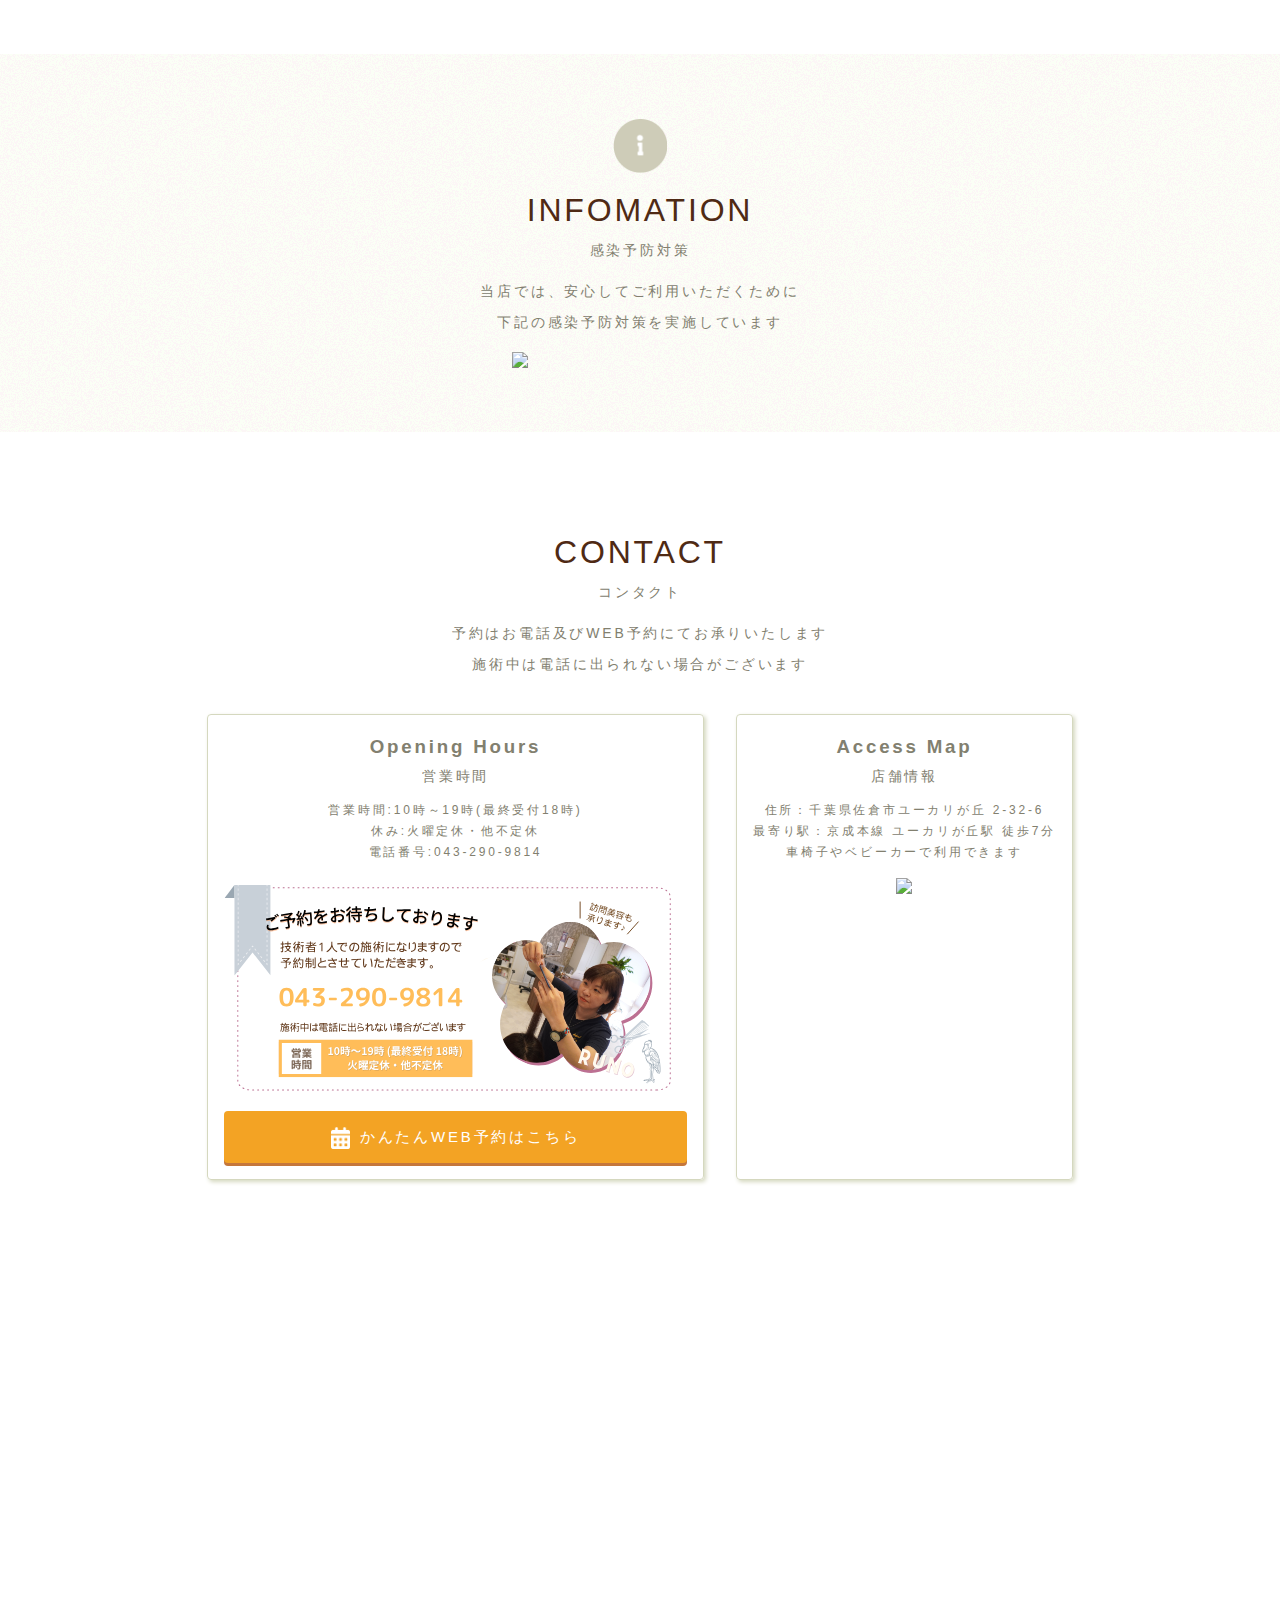
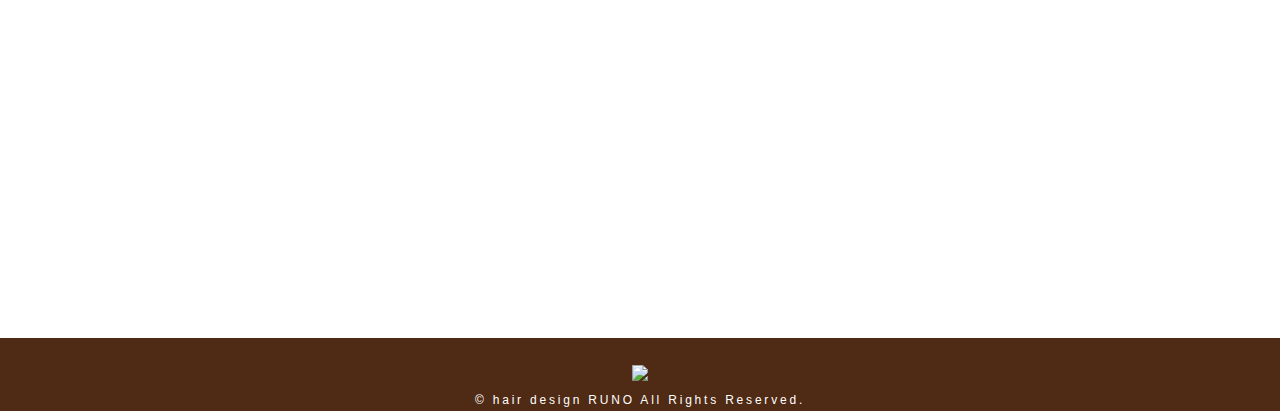
==== commit fbfa90eb: "メニュー画像文字サイズ変更" ====
--- a/index.html
+++ b/index.html
@@ -1,4 +1,3 @@
-
 <!DOCTYPE html>
 <html lang="jp">
 <head>
@@ -138,7 +137,7 @@
   </div>
   <div class="title">MENU</div>
   <span class="sub_title">施術料金</span>
-  <img src="images/menu-new.svg">
+  <img src="images/menu-new2.svg">
   </div>
 <!-- end menu -->
 
--- a/style.css
+++ b/style.css
@@ -1,4 +1,3 @@
-
 html {
   font-family: 'Noto Sans JP', sans-serif;
   color:#323232 ;
--- a/responsive.css
+++ b/responsive.css
@@ -0,0 +1,130 @@
+@media screen and (min-width:769px){
+    /* PC 769px以上 */
+  html{
+    font-size: 16PX;
+  }
+
+/* スマホ用お問い合わせ非表示 */
+  .for-sp{
+    display:none;
+  }
+
+/* 営業時間 */
+   .box {
+    display: none;
+  }
+
+}.sample{
+  position: absolute;
+  top: 70px;
+  left: 25%;
+}
+.sample img {
+  width: 80%;
+}
+
+
+@media screen and (max-width:768px){
+  /* タブレット 768px以下 */
+  html{
+    font-size: 2vw;
+  }
+/* ヘッダーのお問い合わせ */
+  .header_navgroup{
+    display: none;
+  }
+
+/* menuの料金表 */
+.menu > img {
+  width: 85%;
+}
+
+
+  /* infomationの感染予防 */
+.infomation > img {
+   width: 40%;
+}
+
+  /* コンタクトの内容 */
+.contact_lists {
+  flex-direction: column;
+  align-items: center;
+  flex: 1;
+  }
+  
+
+
+}
+
+
+
+/* mainのユーカリの表示サイズ */
+/* .sample{
+   position: absolute;
+   top: 60px;
+  left: 10%;
+}
+.sample img {
+  width: 75%;
+}  */
+
+@media screen and  (max-width:480px){
+  /* スマートフォン 480px以下 */
+  html{
+    font-size: 3.4vw;
+  }
+
+  .header_navgroup{
+    display: none;
+  }
+  .main_box {
+    flex-direction: column;
+  }
+
+  /* pc改行の非表示 */
+  br.pc {
+    display: none;
+}
+/* スマホ改行の表示 */
+br.sp {
+  display: inline;
+}
+
+
+/* mainのユーカリの表示サイズ */
+.sample{
+  top: 60px;
+  left: 0;
+  padding-left: 1rem;
+}
+/* mainのユーカリの表示サイズ */
+.sample img{
+  width: 67%;
+
+}
+/* massageの店内画像表示 */
+.massage > img {
+  width: 90%;
+}
+.img-flex-3 {
+width: 90%;
+flex-direction: column;
+
+}
+
+/* テキストのスマホ表示 */
+p.text {
+  font-size: 1rem;
+  line-height:2 ;
+}
+
+/* menuの料金表 */
+.menu > img {
+  width: 95%;
+}
+
+.infomation > img {
+  width: 80%;
+}
+
+}
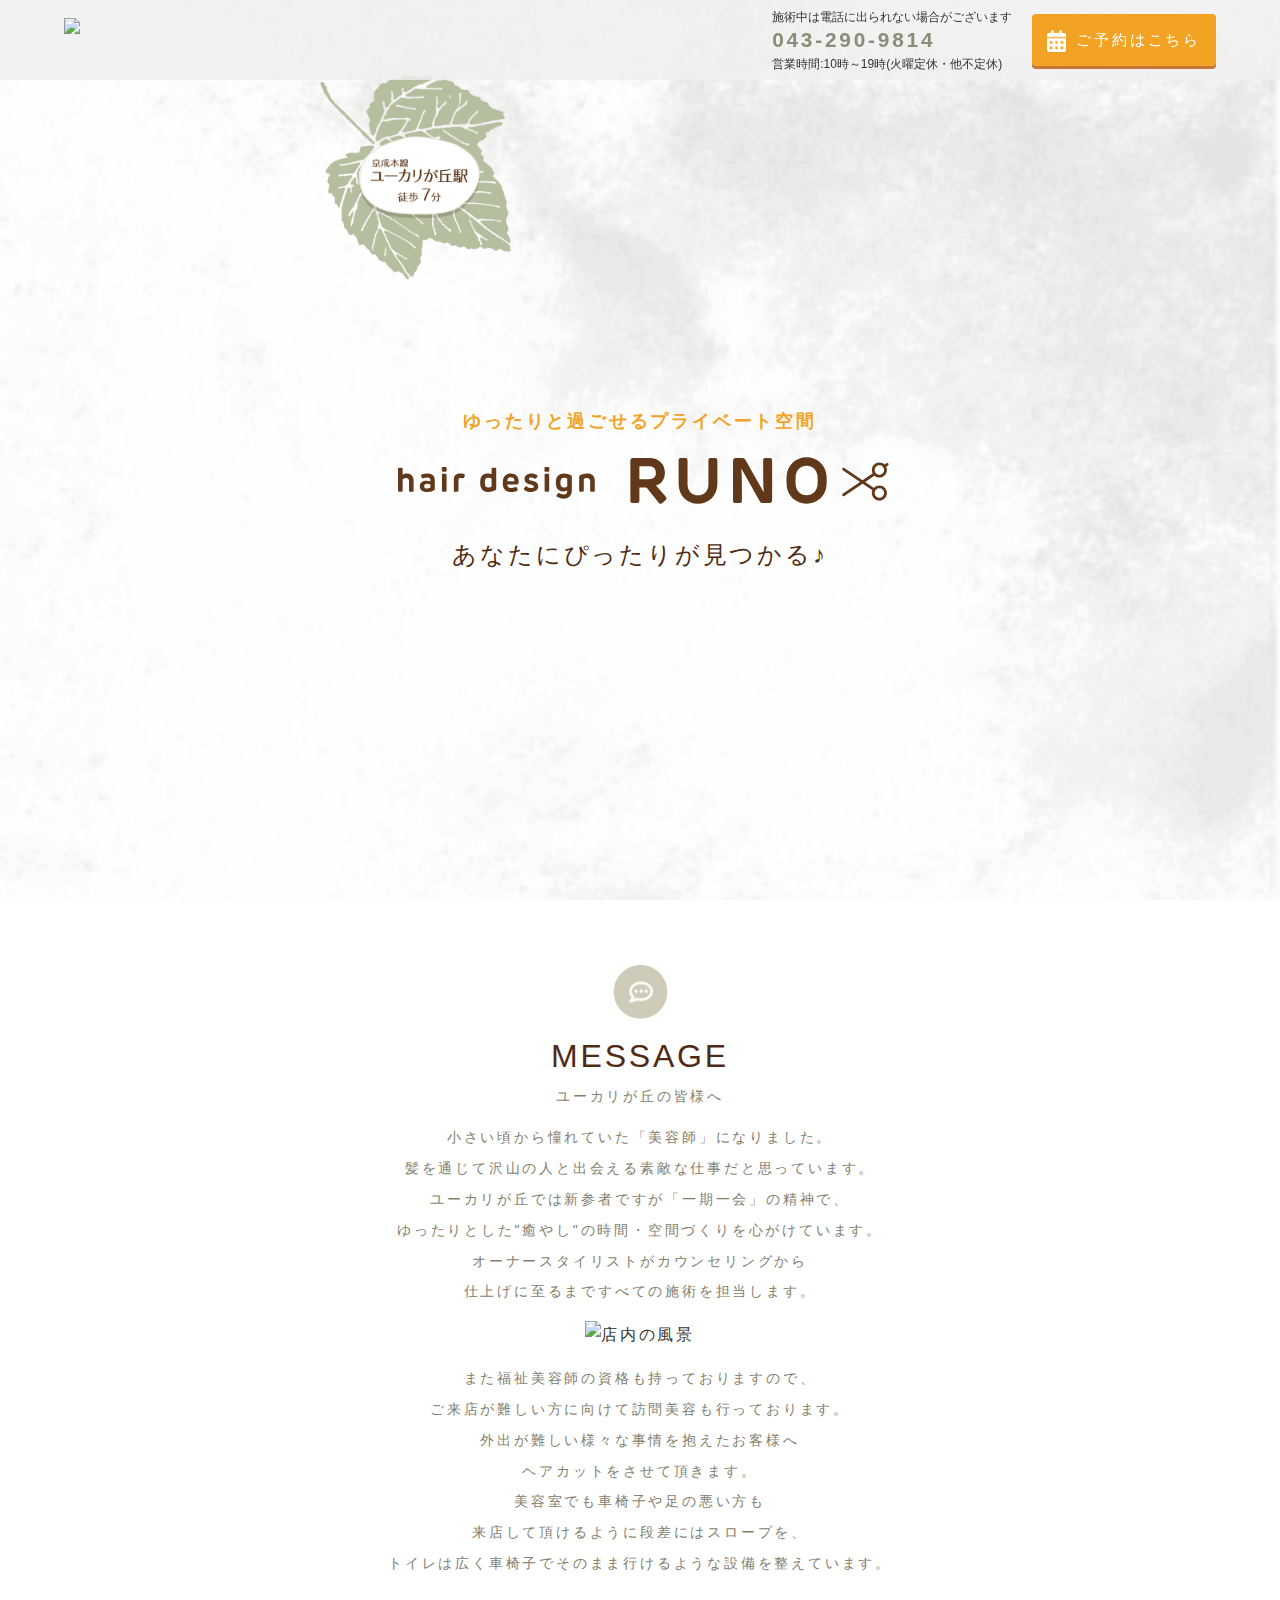
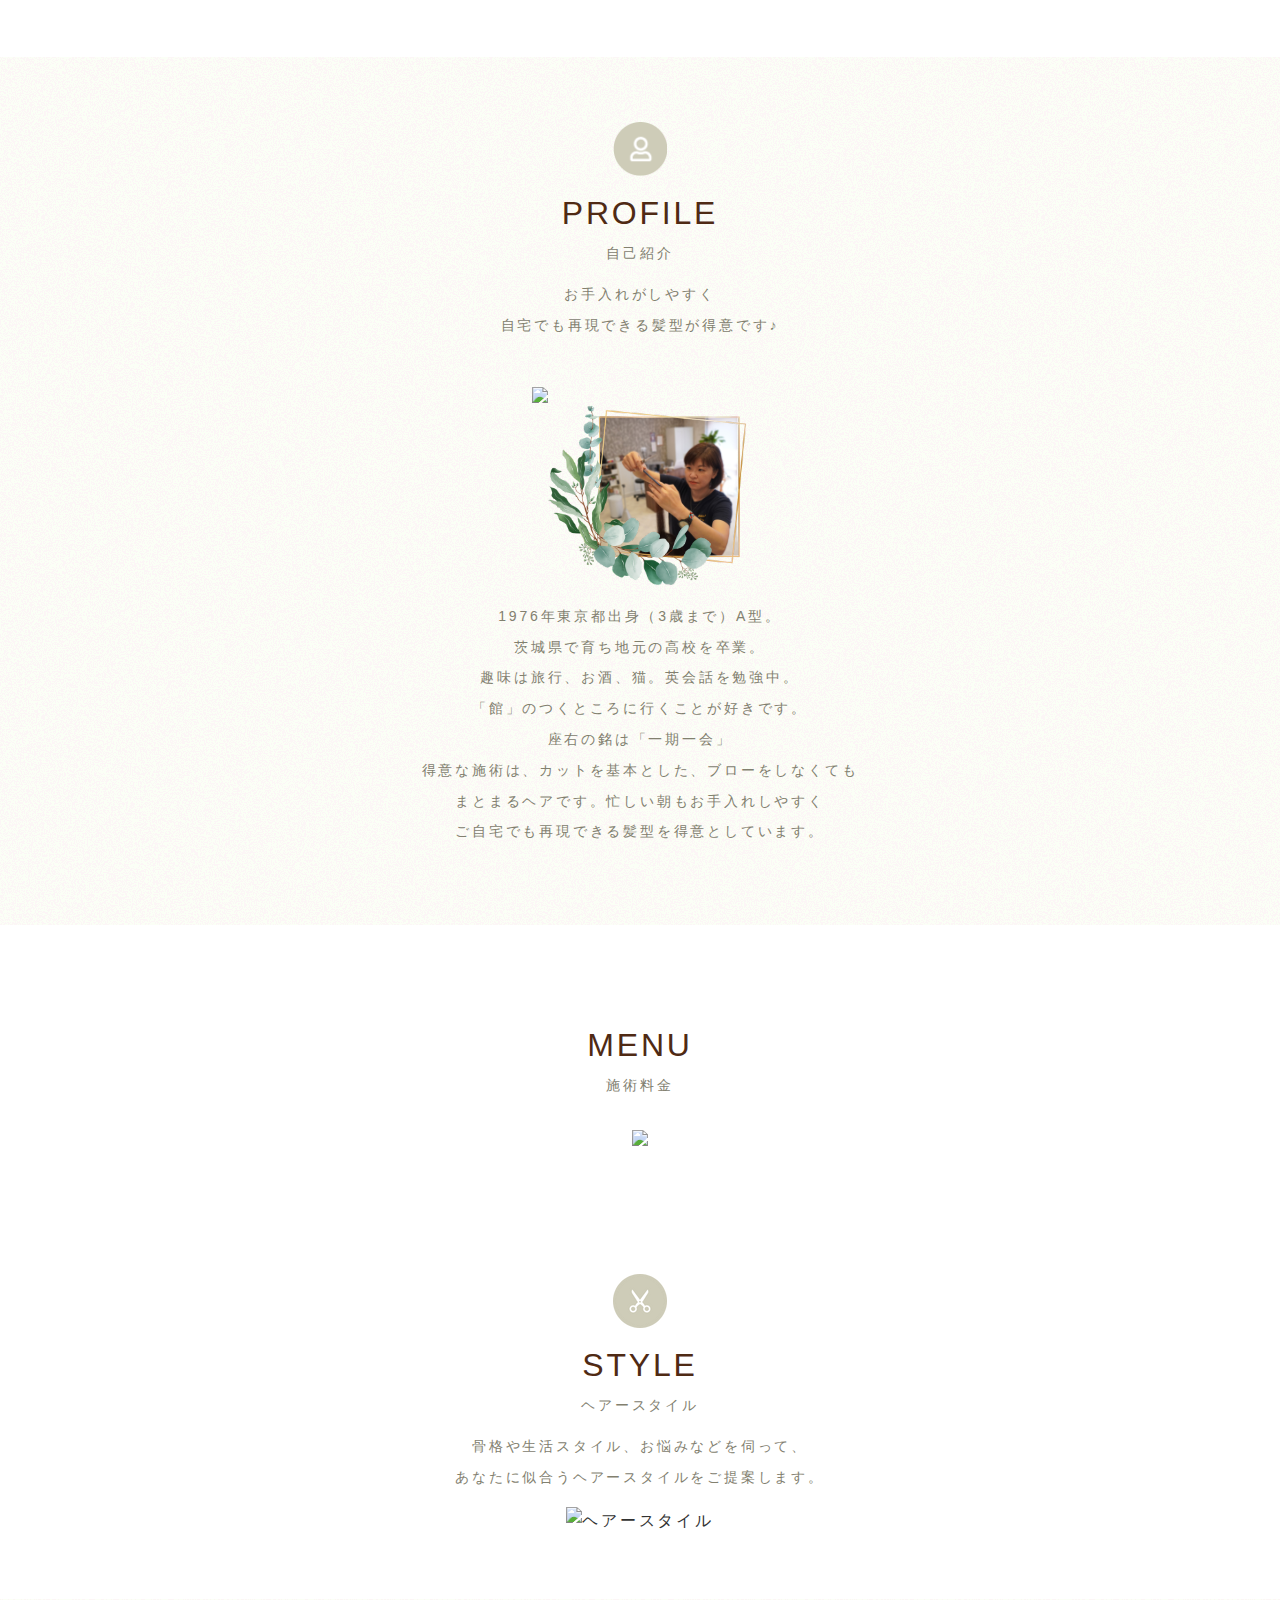
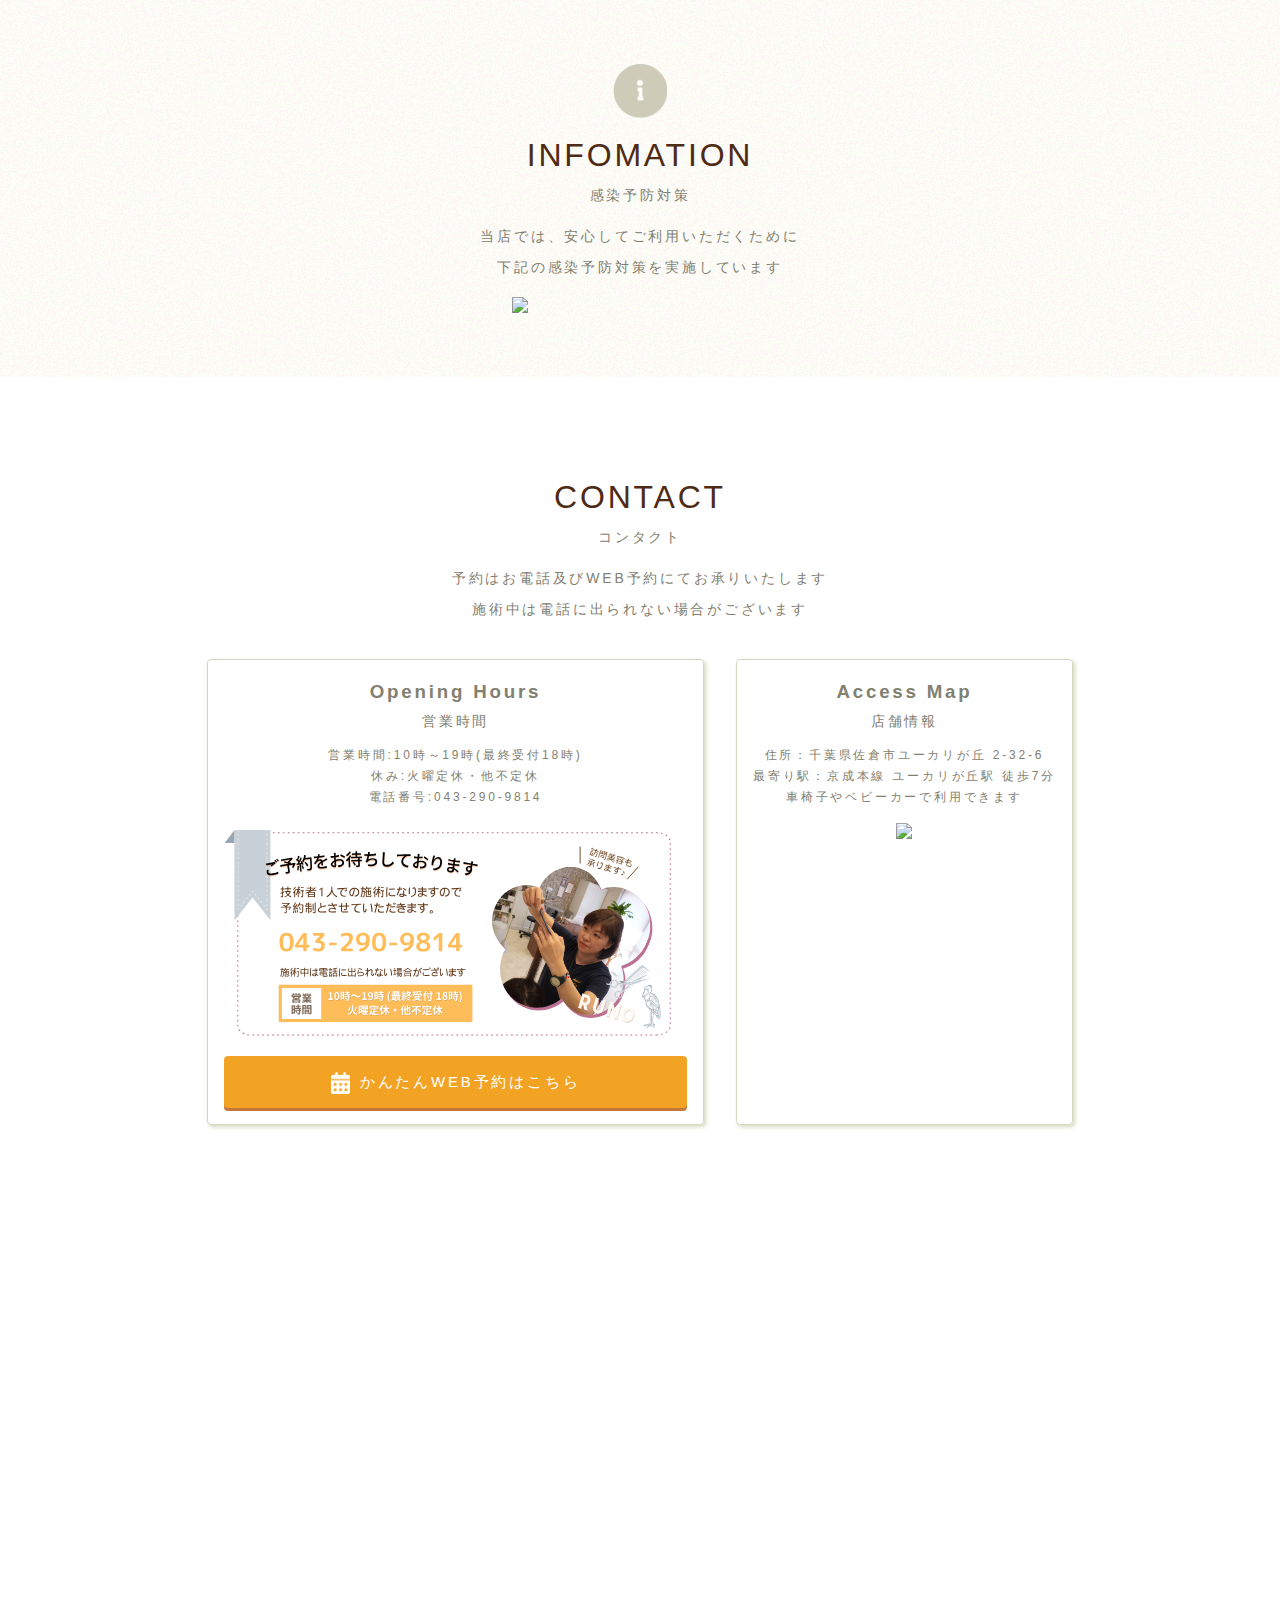
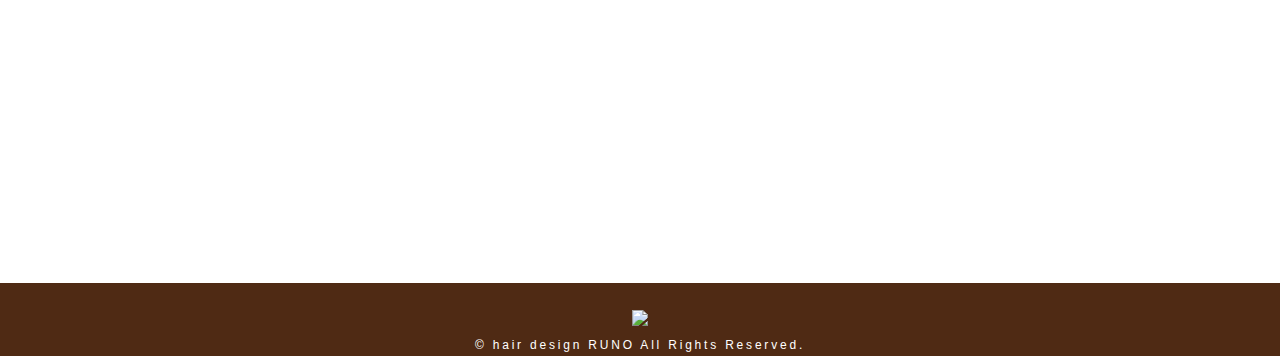
==== commit 7908a464: "Update index.html" ====
--- a/index.html
+++ b/index.html
@@ -111,7 +111,7 @@
     自宅でも再現できる髪型が得意です♪</p>
   
   <div class="flex_style">
-      <img src="images/name.svg">
+      <img src="images/name1.svg">
       <img src="images/harunokuroda2.svg">
   </div>
 
@@ -154,7 +154,9 @@
     
   </p>
 
-  <div class="img-flex-3">
+<img src="images/hairstyle.svg" alt="ヘアースタイル">
+
+  <!-- <div class="img-flex-3">
     <div class ="child"><img src="
     https://drive.google.com/uc?id=1ZwXatFgu6LcBT0JWyMxyohlvWWWXpjhg&.png
     " alt=""></div>
@@ -168,8 +170,9 @@
     https://drive.google.com/uc?id=1r2-9cJJlC-g56akCJg5nfHJ9A3gJvjZK&.png
     " alt=""></div>
     <div class ="child"><img src="
-      https://drive.google.com/uc?id=1Ikue7V_QRJ4Pq7T0M_c4g5f05b5xDmVe&.png
-    " alt=""></div>
+      https://drive.google.com/uc?id=1IBgRpeI4c9t-aT7CNRCyUFpfP3tU_-vp&.png
+    " alt=""></div>
+  </div> -->
   </div>
 
   </div>
